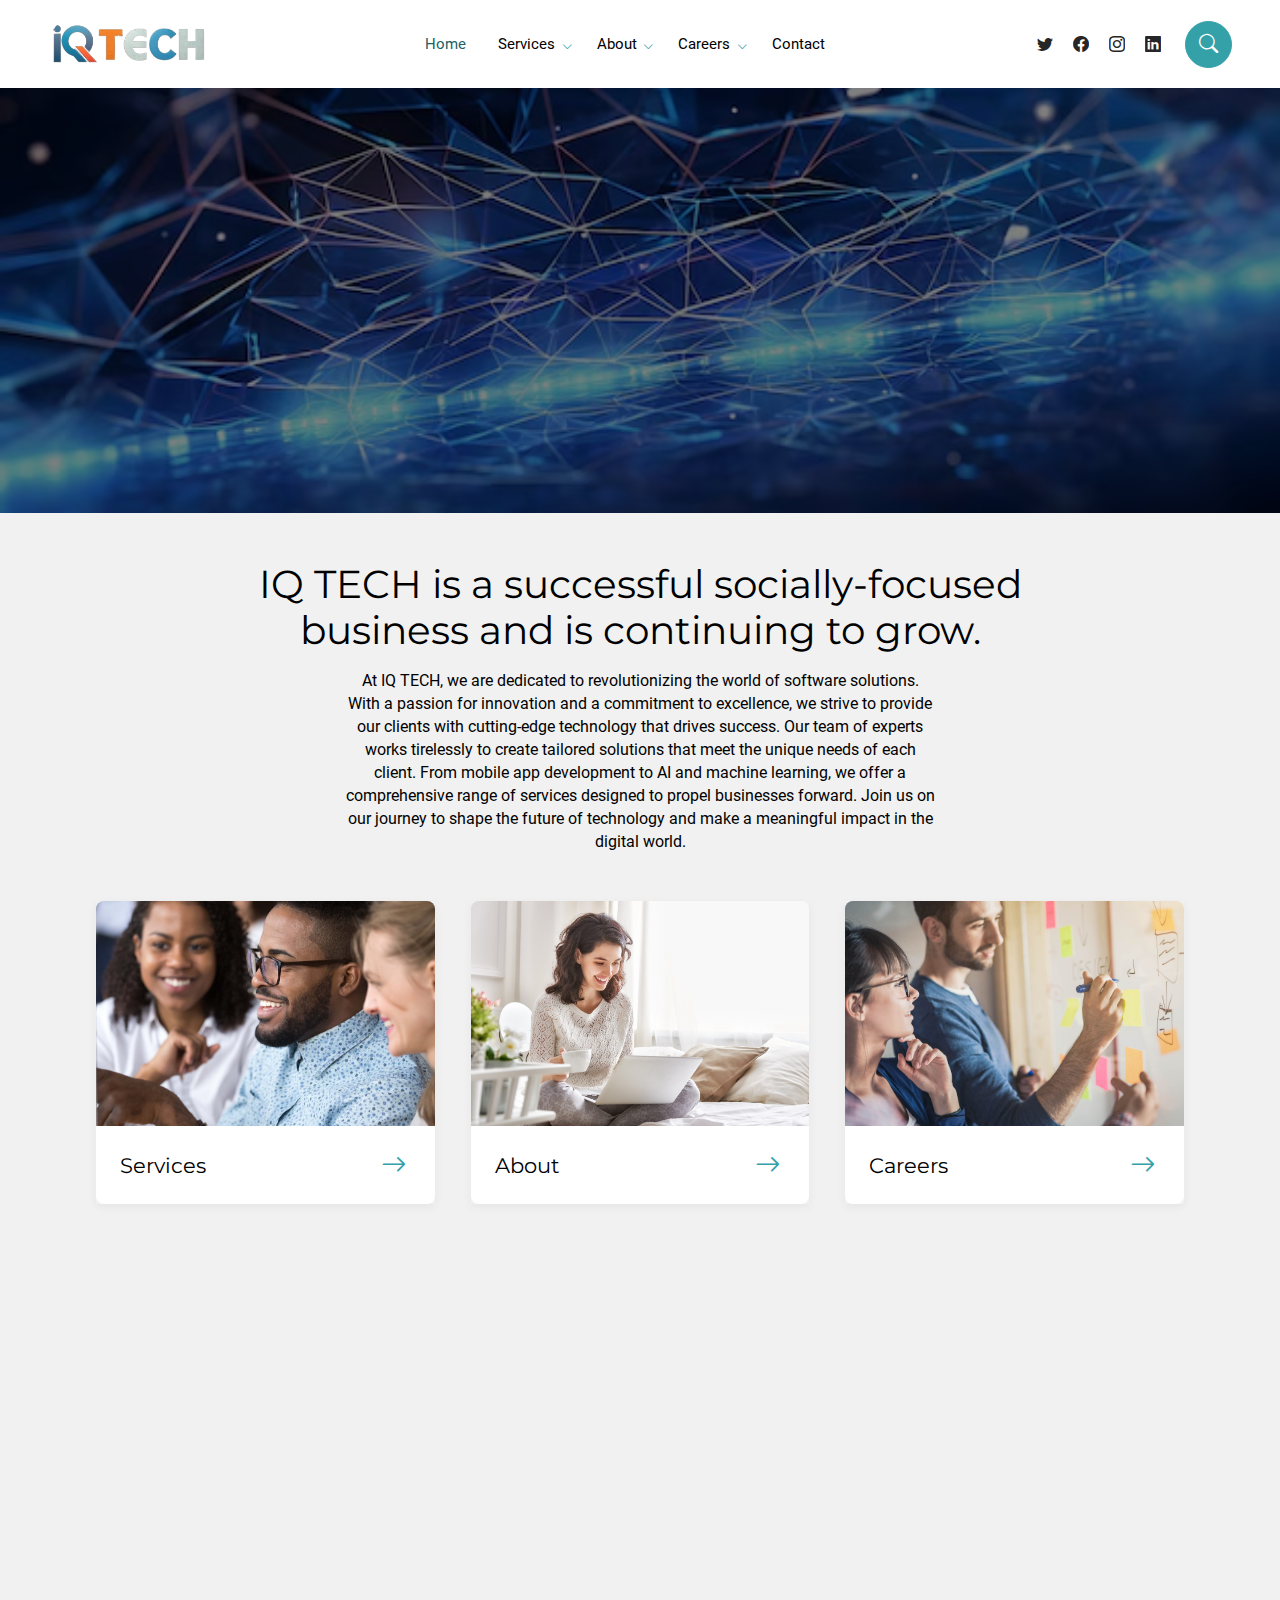
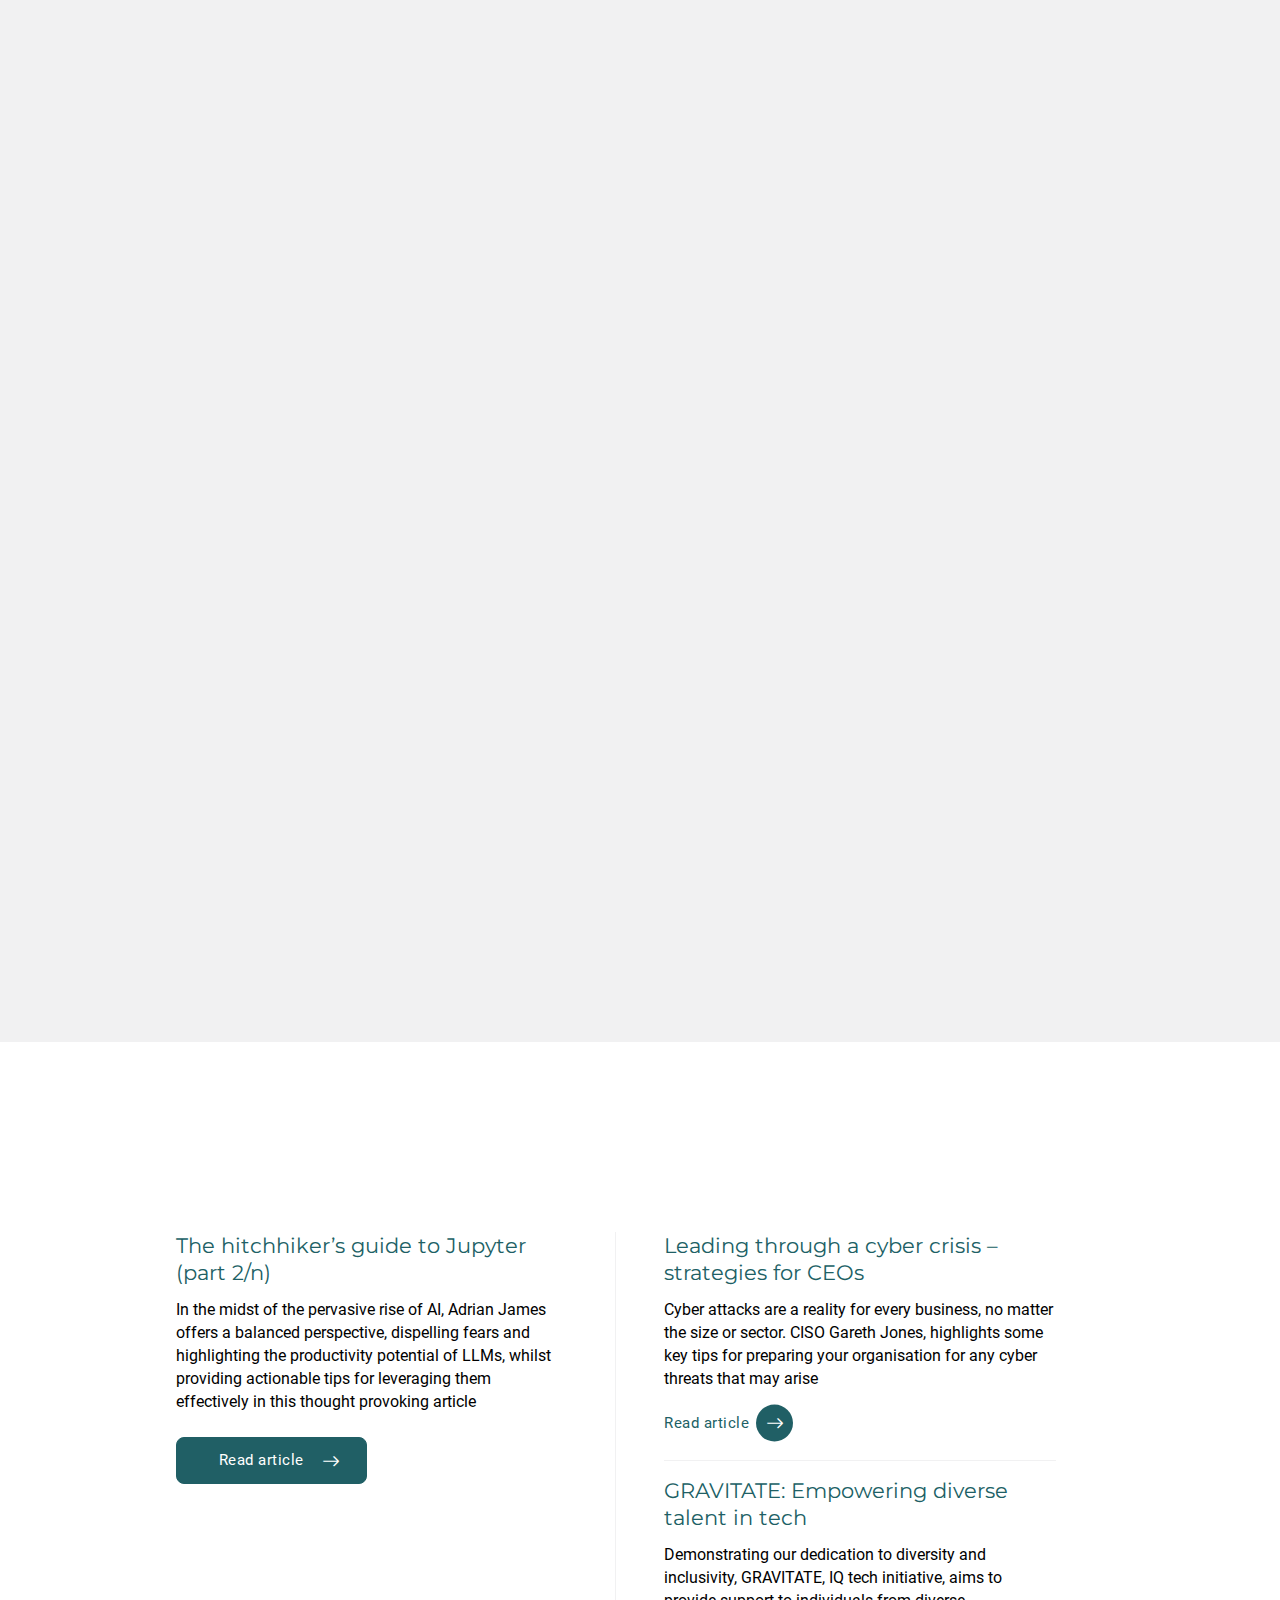
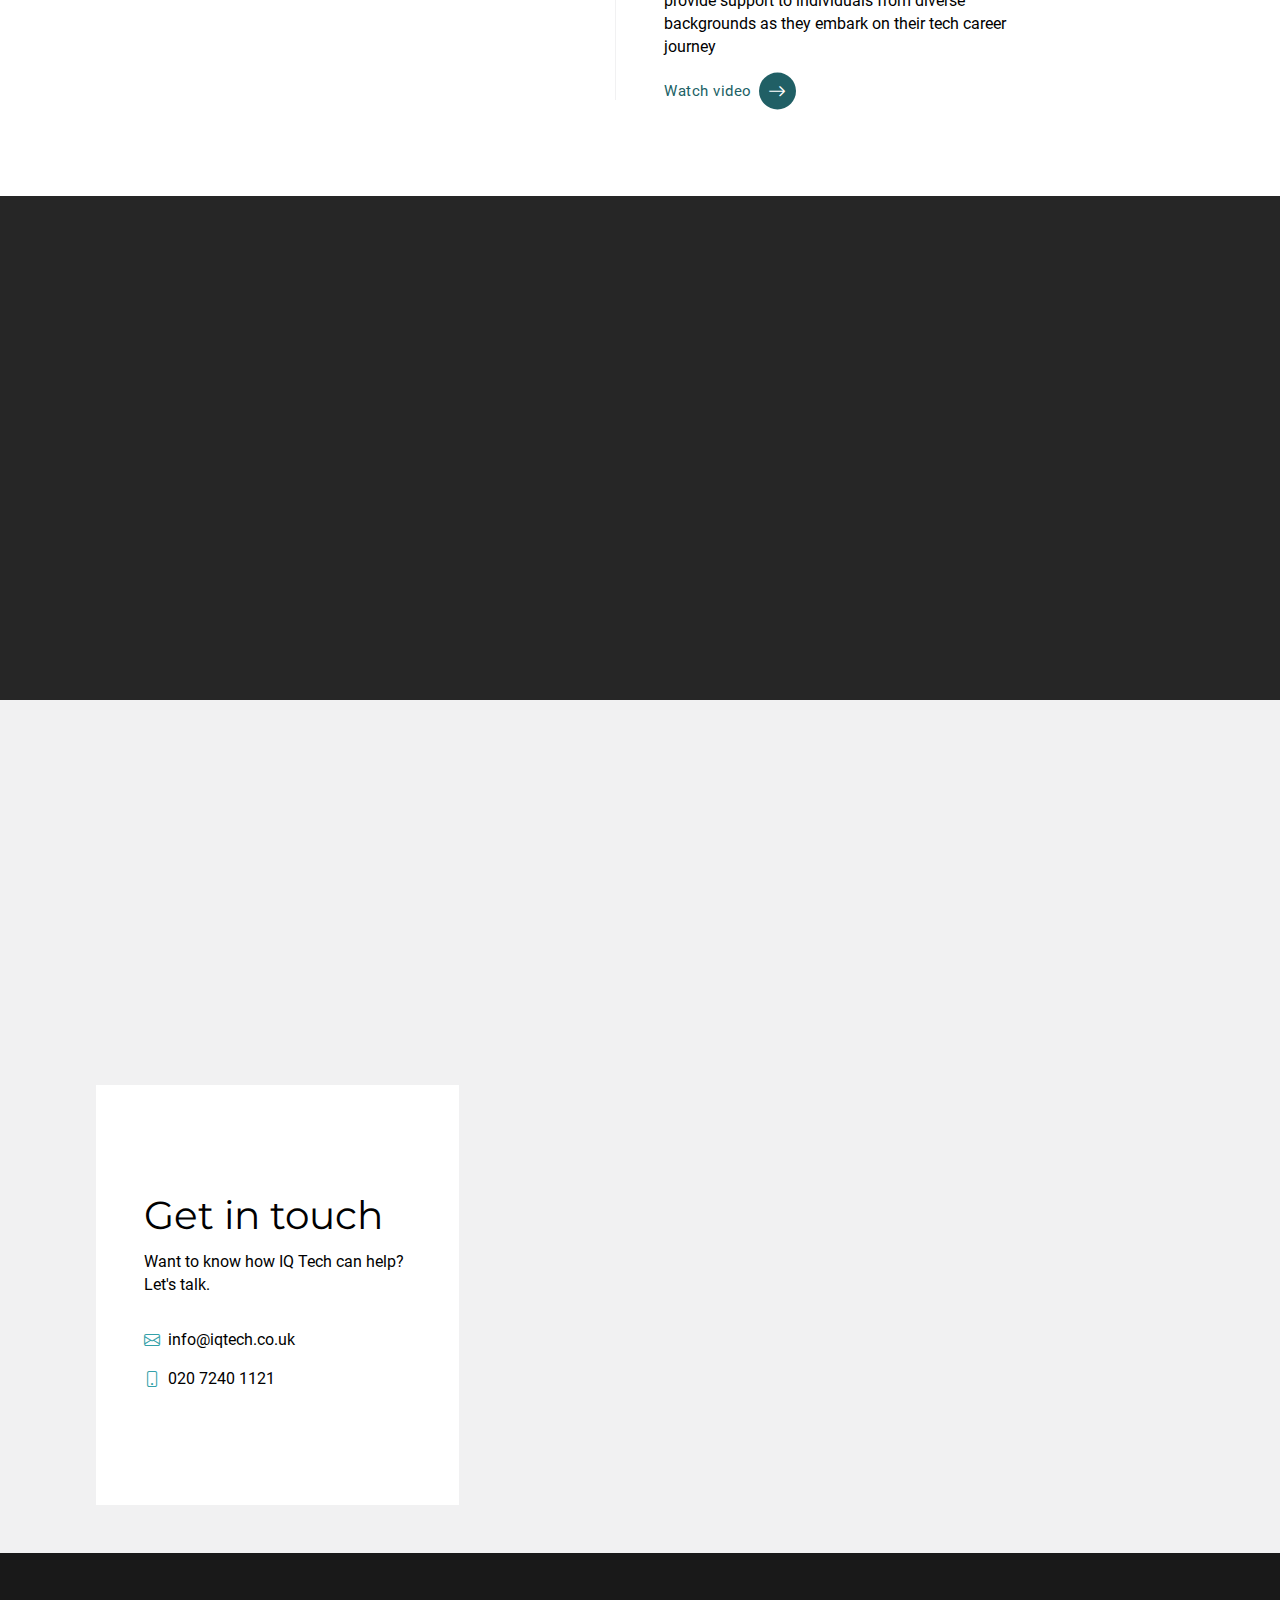
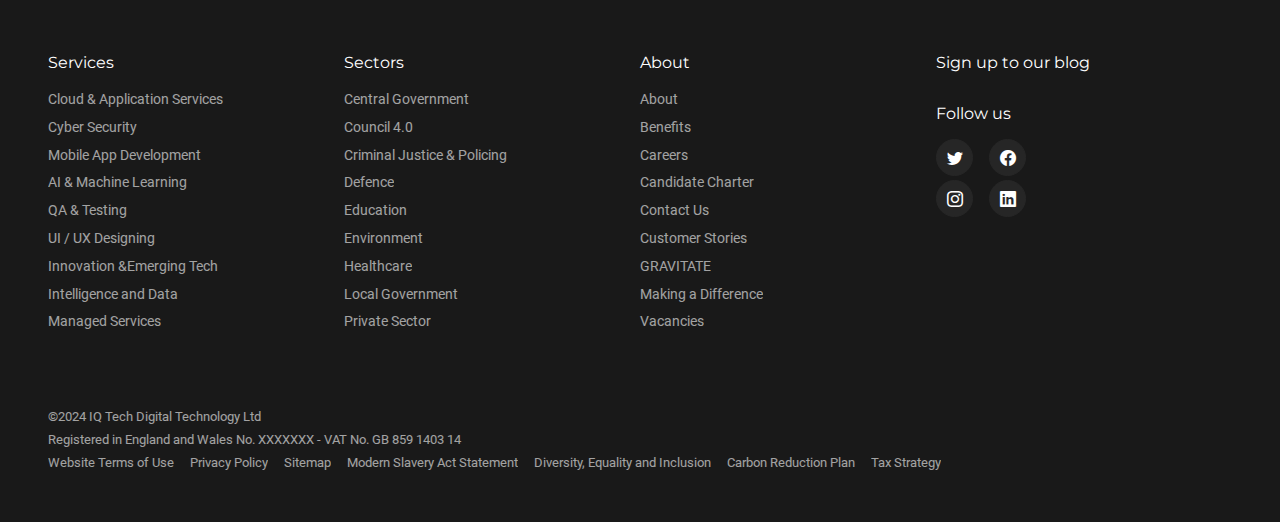
==== index.html @ d7cf0826 "services placeholder" ====
<!DOCTYPE html>
<html lang="en" class=" supports csstransforms3d">

<head>
    <meta http-equiv="Content-Type" content="text/html; charset=UTF-8">

    <meta name="viewport" content="width=device-width, initial-scale=1, shrink-to-fit=no">
    <title>TECH - Home</title>
    <meta name="description"
        content="Delivering end-to-end software solutions that are user-centric, secure, and designed for the future.">
    <meta property="og:locale" content="en_GB">
    <meta property="og:type" content="website">
    <meta property="og:title" content="IQ TECH">
    <meta property="og:description"
        content="Delivering end-to-end software solutions that are user-centric, secure, and designed for the future.">
    <!-- <meta property="og:url" content="https://methods.co.uk/"> -->
    <meta property="og:site_name" content="IQ TECH">
    <meta property="og:image" content="/image/favicon.png">

    <link data-size="32" rel="icon" type="image/png" sizes="32x32" href="/images/favicon.png">
    <link data-size="96" rel="icon" type="image/png" sizes="96x96" href="/images/favicon.png">
    <link data-size="16" rel="icon" type="image/png" sizes="16x16" href="/images/favicon.png">
    <meta name="robots" content="max-image-preview:large">
    <link rel="dns-prefetch" href="https://js-eu1.hs-scripts.com/">
    <style id="classic-theme-styles-inline-css" type="text/css">
        /*! This file is auto-generated */
        .wp-block-button__link {
            color: #fff;
            background-color: #32373c;
            border-radius: 9999px;
            box-shadow: none;
            text-decoration: none;
            padding: calc(.667em + 2px) calc(1.333em + 2px);
            font-size: 1.125em
        }

        .wp-block-file__button {
            background: #32373c;
            color: #fff;
            text-decoration: none
        }
    </style>
    <style id="global-styles-inline-css" type="text/css">
        body {
            --wp--preset--color--black: #000000;
            --wp--preset--color--cyan-bluish-gray: #abb8c3;
            --wp--preset--color--white: #ffffff;
            --wp--preset--color--pale-pink: #f78da7;
            --wp--preset--color--vivid-red: #cf2e2e;
            --wp--preset--color--luminous-vivid-orange: #ff6900;
            --wp--preset--color--luminous-vivid-amber: #fcb900;
            --wp--preset--color--light-green-cyan: #7bdcb5;
            --wp--preset--color--vivid-green-cyan: #00d084;
            --wp--preset--color--pale-cyan-blue: #8ed1fc;
            --wp--preset--color--vivid-cyan-blue: #0693e3;
            --wp--preset--color--vivid-purple: #9b51e0;
            --wp--preset--gradient--vivid-cyan-blue-to-vivid-purple: linear-gradient(135deg, rgba(6, 147, 227, 1) 0%, rgb(155, 81, 224) 100%);
            --wp--preset--gradient--light-green-cyan-to-vivid-green-cyan: linear-gradient(135deg, rgb(122, 220, 180) 0%, rgb(0, 208, 130) 100%);
            --wp--preset--gradient--luminous-vivid-amber-to-luminous-vivid-orange: linear-gradient(135deg, rgba(252, 185, 0, 1) 0%, rgba(255, 105, 0, 1) 100%);
            --wp--preset--gradient--luminous-vivid-orange-to-vivid-red: linear-gradient(135deg, rgba(255, 105, 0, 1) 0%, rgb(207, 46, 46) 100%);
            --wp--preset--gradient--very-light-gray-to-cyan-bluish-gray: linear-gradient(135deg, rgb(238, 238, 238) 0%, rgb(169, 184, 195) 100%);
            --wp--preset--gradient--cool-to-warm-spectrum: linear-gradient(135deg, rgb(74, 234, 220) 0%, rgb(151, 120, 209) 20%, rgb(207, 42, 186) 40%, rgb(238, 44, 130) 60%, rgb(251, 105, 98) 80%, rgb(254, 248, 76) 100%);
            --wp--preset--gradient--blush-light-purple: linear-gradient(135deg, rgb(255, 206, 236) 0%, rgb(152, 150, 240) 100%);
            --wp--preset--gradient--blush-bordeaux: linear-gradient(135deg, rgb(254, 205, 165) 0%, rgb(254, 45, 45) 50%, rgb(107, 0, 62) 100%);
            --wp--preset--gradient--luminous-dusk: linear-gradient(135deg, rgb(255, 203, 112) 0%, rgb(199, 81, 192) 50%, rgb(65, 88, 208) 100%);
            --wp--preset--gradient--pale-ocean: linear-gradient(135deg, rgb(255, 245, 203) 0%, rgb(182, 227, 212) 50%, rgb(51, 167, 181) 100%);
            --wp--preset--gradient--electric-grass: linear-gradient(135deg, rgb(202, 248, 128) 0%, rgb(113, 206, 126) 100%);
            --wp--preset--gradient--midnight: linear-gradient(135deg, rgb(2, 3, 129) 0%, rgb(40, 116, 252) 100%);
            --wp--preset--font-size--small: 13px;
            --wp--preset--font-size--medium: 20px;
            --wp--preset--font-size--large: 36px;
            --wp--preset--font-size--x-large: 42px;
            --wp--preset--spacing--20: 0.44rem;
            --wp--preset--spacing--30: 0.67rem;
            --wp--preset--spacing--40: 1rem;
            --wp--preset--spacing--50: 1.5rem;
            --wp--preset--spacing--60: 2.25rem;
            --wp--preset--spacing--70: 3.38rem;
            --wp--preset--spacing--80: 5.06rem;
            --wp--preset--shadow--natural: 6px 6px 9px rgba(0, 0, 0, 0.2);
            --wp--preset--shadow--deep: 12px 12px 50px rgba(0, 0, 0, 0.4);
            --wp--preset--shadow--sharp: 6px 6px 0px rgba(0, 0, 0, 0.2);
            --wp--preset--shadow--outlined: 6px 6px 0px -3px rgba(255, 255, 255, 1), 6px 6px rgba(0, 0, 0, 1);
            --wp--preset--shadow--crisp: 6px 6px 0px rgba(0, 0, 0, 1);
        }

        :where(.is-layout-flex) {
            gap: 0.5em;
        }

        :where(.is-layout-grid) {
            gap: 0.5em;
        }

        body .is-layout-flow>.alignleft {
            float: left;
            margin-inline-start: 0;
            margin-inline-end: 2em;
        }

        body .is-layout-flow>.alignright {
            float: right;
            margin-inline-start: 2em;
            margin-inline-end: 0;
        }

        body .is-layout-flow>.aligncenter {
            margin-left: auto !important;
            margin-right: auto !important;
        }

        body .is-layout-constrained>.alignleft {
            float: left;
            margin-inline-start: 0;
            margin-inline-end: 2em;
        }

        body .is-layout-constrained>.alignright {
            float: right;
            margin-inline-start: 2em;
            margin-inline-end: 0;
        }

        body .is-layout-constrained>.aligncenter {
            margin-left: auto !important;
            margin-right: auto !important;
        }

        body .is-layout-constrained> :where(:not(.alignleft):not(.alignright):not(.alignfull)) {
            max-width: var(--wp--style--global--content-size);
            margin-left: auto !important;
            margin-right: auto !important;
        }

        body .is-layout-constrained>.alignwide {
            max-width: var(--wp--style--global--wide-size);
        }

        body .is-layout-flex {
            display: flex;
        }

        body .is-layout-flex {
            flex-wrap: wrap;
            align-items: center;
        }

        body .is-layout-flex>* {
            margin: 0;
        }

        body .is-layout-grid {
            display: grid;
        }

        body .is-layout-grid>* {
            margin: 0;
        }

        :where(.wp-block-columns.is-layout-flex) {
            gap: 2em;
        }

        :where(.wp-block-columns.is-layout-grid) {
            gap: 2em;
        }

        :where(.wp-block-post-template.is-layout-flex) {
            gap: 1.25em;
        }

        :where(.wp-block-post-template.is-layout-grid) {
            gap: 1.25em;
        }

        .has-black-color {
            color: var(--wp--preset--color--black) !important;
        }

        .has-cyan-bluish-gray-color {
            color: var(--wp--preset--color--cyan-bluish-gray) !important;
        }

        .has-white-color {
            color: var(--wp--preset--color--white) !important;
        }

        .has-pale-pink-color {
            color: var(--wp--preset--color--pale-pink) !important;
        }

        .has-vivid-red-color {
            color: var(--wp--preset--color--vivid-red) !important;
        }

        .has-luminous-vivid-orange-color {
            color: var(--wp--preset--color--luminous-vivid-orange) !important;
        }

        .has-luminous-vivid-amber-color {
            color: var(--wp--preset--color--luminous-vivid-amber) !important;
        }

        .has-light-green-cyan-color {
            color: var(--wp--preset--color--light-green-cyan) !important;
        }

        .has-vivid-green-cyan-color {
            color: var(--wp--preset--color--vivid-green-cyan) !important;
        }

        .has-pale-cyan-blue-color {
            color: var(--wp--preset--color--pale-cyan-blue) !important;
        }

        .has-vivid-cyan-blue-color {
            color: var(--wp--preset--color--vivid-cyan-blue) !important;
        }

        .has-vivid-purple-color {
            color: var(--wp--preset--color--vivid-purple) !important;
        }

        .has-black-background-color {
            background-color: var(--wp--preset--color--black) !important;
        }

        .has-cyan-bluish-gray-background-color {
            background-color: var(--wp--preset--color--cyan-bluish-gray) !important;
        }

        .has-white-background-color {
            background-color: var(--wp--preset--color--white) !important;
        }

        .has-pale-pink-background-color {
            background-color: var(--wp--preset--color--pale-pink) !important;
        }

        .has-vivid-red-background-color {
            background-color: var(--wp--preset--color--vivid-red) !important;
        }

        .has-luminous-vivid-orange-background-color {
            background-color: var(--wp--preset--color--luminous-vivid-orange) !important;
        }

        .has-luminous-vivid-amber-background-color {
            background-color: var(--wp--preset--color--luminous-vivid-amber) !important;
        }

        .has-light-green-cyan-background-color {
            background-color: var(--wp--preset--color--light-green-cyan) !important;
        }

        .has-vivid-green-cyan-background-color {
            background-color: var(--wp--preset--color--vivid-green-cyan) !important;
        }

        .has-pale-cyan-blue-background-color {
            background-color: var(--wp--preset--color--pale-cyan-blue) !important;
        }

        .has-vivid-cyan-blue-background-color {
            background-color: var(--wp--preset--color--vivid-cyan-blue) !important;
        }

        .has-vivid-purple-background-color {
            background-color: var(--wp--preset--color--vivid-purple) !important;
        }

        .has-black-border-color {
            border-color: var(--wp--preset--color--black) !important;
        }

        .has-cyan-bluish-gray-border-color {
            border-color: var(--wp--preset--color--cyan-bluish-gray) !important;
        }

        .has-white-border-color {
            border-color: var(--wp--preset--color--white) !important;
        }

        .has-pale-pink-border-color {
            border-color: var(--wp--preset--color--pale-pink) !important;
        }

        .has-vivid-red-border-color {
            border-color: var(--wp--preset--color--vivid-red) !important;
        }

        .has-luminous-vivid-orange-border-color {
            border-color: var(--wp--preset--color--luminous-vivid-orange) !important;
        }

        .has-luminous-vivid-amber-border-color {
            border-color: var(--wp--preset--color--luminous-vivid-amber) !important;
        }

        .has-light-green-cyan-border-color {
            border-color: var(--wp--preset--color--light-green-cyan) !important;
        }

        .has-vivid-green-cyan-border-color {
            border-color: var(--wp--preset--color--vivid-green-cyan) !important;
        }

        .has-pale-cyan-blue-border-color {
            border-color: var(--wp--preset--color--pale-cyan-blue) !important;
        }

        .has-vivid-cyan-blue-border-color {
            border-color: var(--wp--preset--color--vivid-cyan-blue) !important;
        }

        .has-vivid-purple-border-color {
            border-color: var(--wp--preset--color--vivid-purple) !important;
        }

        .has-vivid-cyan-blue-to-vivid-purple-gradient-background {
            background: var(--wp--preset--gradient--vivid-cyan-blue-to-vivid-purple) !important;
        }

        .has-light-green-cyan-to-vivid-green-cyan-gradient-background {
            background: var(--wp--preset--gradient--light-green-cyan-to-vivid-green-cyan) !important;
        }

        .has-luminous-vivid-amber-to-luminous-vivid-orange-gradient-background {
            background: var(--wp--preset--gradient--luminous-vivid-amber-to-luminous-vivid-orange) !important;
        }

        .has-luminous-vivid-orange-to-vivid-red-gradient-background {
            background: var(--wp--preset--gradient--luminous-vivid-orange-to-vivid-red) !important;
        }

        .has-very-light-gray-to-cyan-bluish-gray-gradient-background {
            background: var(--wp--preset--gradient--very-light-gray-to-cyan-bluish-gray) !important;
        }

        .has-cool-to-warm-spectrum-gradient-background {
            background: var(--wp--preset--gradient--cool-to-warm-spectrum) !important;
        }

        .has-blush-light-purple-gradient-background {
            background: var(--wp--preset--gradient--blush-light-purple) !important;
        }

        .has-blush-bordeaux-gradient-background {
            background: var(--wp--preset--gradient--blush-bordeaux) !important;
        }

        .has-luminous-dusk-gradient-background {
            background: var(--wp--preset--gradient--luminous-dusk) !important;
        }

        .has-pale-ocean-gradient-background {
            background: var(--wp--preset--gradient--pale-ocean) !important;
        }

        .has-electric-grass-gradient-background {
            background: var(--wp--preset--gradient--electric-grass) !important;
        }

        .has-midnight-gradient-background {
            background: var(--wp--preset--gradient--midnight) !important;
        }

        .has-small-font-size {
            font-size: var(--wp--preset--font-size--small) !important;
        }

        .has-medium-font-size {
            font-size: var(--wp--preset--font-size--medium) !important;
        }

        .has-large-font-size {
            font-size: var(--wp--preset--font-size--large) !important;
        }

        .has-x-large-font-size {
            font-size: var(--wp--preset--font-size--x-large) !important;
        }

        .wp-block-navigation a:where(:not(.wp-element-button)) {
            color: inherit;
        }

        :where(.wp-block-post-template.is-layout-flex) {
            gap: 1.25em;
        }

        :where(.wp-block-post-template.is-layout-grid) {
            gap: 1.25em;
        }

        :where(.wp-block-columns.is-layout-flex) {
            gap: 2em;
        }

        :where(.wp-block-columns.is-layout-grid) {
            gap: 2em;
        }

        .wp-block-pullquote {
            font-size: 1.5em;
            line-height: 1.6;
        }
    </style>
    <link rel="stylesheet" href="https://cdn.jsdelivr.net/npm/bootstrap-icons@1.11.3/font/bootstrap-icons.min.css">
    <link rel="stylesheet" href="/stylesheet/style.css" media="all">
    <script type="text/javascript" async="" src="/javascript/js"></script>
    <script type="text/javascript" class="hsq-set-content-id" data-content-id="standard-page">
        var _hsq = _hsq || [];
        _hsq.push(["setContentType", "standard-page"]);
    </script>

    <!-- <script type="text/javascript" charset="UTF-8"   src="/javascript/05c82fe4e4d22ca01578c3bb2ef0203f.js.download"></script> -->

</head>

<body
    class="home page-template page-template-templates page-template-home page-template-templateshome-php page page-id-12">
    <div id="hs-web-interactives-top-push-anchor" class="go3670563033"></div>

    <header data-current-page="home" class="section-in section-been">
        <nav id="main-nav" class="c-main-nav">
            <div class="container">
                <div class="c-main-nav-logo">
                    <a href="" class="logo-container"><img src="/images/logo.png" alt="IQ TECH"></a>
                </div>
                <ul class="c-main-nav-links c-main-nav-links--p">
                    <li class="page-link active" data-page-name="home">
                        <a href="">Home</a>
                    </li>

                    <li class="page-link has-children" tabindex="0" data-page-name="Services">
                        <a href="html/services.html">Services<i class="bi-chevron-down"></i></a>
                        <div class="children">
                            <div class="children__title">
                                <p>What we do</p>
                                <p class="h3">Services &amp; solutions</p>
                            </div>
                            <ul class="children__links">
                                <li>
                                    <a href=""><span>Cloud and Application Services<i
                                                class="bi-arrow-right"></i></span></a>
                                </li>
                                <li>
                                    <a href=""><span>Cyber Security<i class="bi-arrow-right"></i></span></a>
                                </li>
                                <li>
                                    <a href=""><span>Mobile App Development<i class="bi-arrow-right"></i></span></a>
                                </li>
                                <li>
                                    <a href=""><span>AI & Machine Learning<i class="bi-arrow-right"></i></span></a>
                                </li>
                                <li>
                                    <a href=""><span>UI/UX Designing<i class="bi-arrow-right"></i></span></a>
                                </li>
                                <li>
                                    <a href=""><span>QA & Testing<i class="bi-arrow-right"></i></span></a>
                                </li>
                                <li>
                                    <a href=""><span>Innovation and Emerging Technology<i
                                                class="bi-arrow-right"></i></span></a>
                                </li>
                                <li>
                                    <a href=""><span>Intelligence and Data<i class="bi-arrow-right"></i></span></a>
                                </li>
                                <li>
                                    <a href=""><span>Managed Services<i class="bi-arrow-right"></i></span></a>
                                </li>

                            </ul>
                        </div>
                        <i class="bi-chevron-down"></i>
                    </li>
                    <li class="page-link has-children" tabindex="0" data-page-name="about">
                        <a href="#">About<i class="bi-chevron-down"></i></a>
                        <div class="children">
                            <div class="children__title">
                                <p>About</p>
                                <p class="h3">Who we are</p>
                            </div>
                            <ul class="children__links">
                                <li>
                                    <a href="#"><span>Customer Stories<i class="bi-arrow-right"></i></span></a>
                                    <span class="sub-text">View our work</span>
                                </li>
                                <li>
                                    <a href="#"><span>Frameworks<i class="bi-arrow-right"></i></span></a>
                                    <span class="sub-text">Procuring through Iq Tech frameworks</span>
                                </li>
                                <li>
                                    <a href="#"><span>Making a
                                            Difference<i class="bi-arrow-right"></i></span></a>
                                    <span class="sub-text">Our social value approach</span>
                                </li>
                                <li>
                                    <a href="#"><span>Partnerships<i class="bi-arrow-right"></i></span></a>
                                    <span class="sub-text">Our partners</span>
                                </li>

                            </ul>
                        </div>
                        <i class="bi-chevron-down"></i>
                    </li>

                    <li class="page-link has-children" tabindex="0" data-page-name="careers">
                        <a href="#">Careers<i class="bi-chevron-down"></i></a>
                        <div class="children">
                            <div class="children__title">
                                <p>Careers</p>
                                <p class="h3">Work with us</p>
                            </div>
                            <ul class="children__links">
                                <li>
                                    <a href="#"><span>Benefits<i class="bi-arrow-right"></i></span></a>
                                    <span class="sub-text">We offer a range of benefits</span>
                                </li>
                                <li>
                                    <a href="#"><span>Candidate Charter<i class="bi-arrow-right"></i></span></a>
                                    <span class="sub-text">Our promise to you as an applicant</span>
                                </li>

                                <li>
                                    <a href="#"><span>Vacancies<i class="bi-arrow-right"></i></span></a>
                                    <span class="sub-text">View our vacancies</span>
                                </li>
                                <li>
                                    <a href="#"><span>GRAVITATE<i class="bi-arrow-right"></i></span></a>
                                    <span class="sub-text">Graduates, Returners, Apprentices, Veterans, Interns, Into
                                        tech and Transformation Employment</span>
                                </li>
                            </ul>
                        </div>
                        <i class="bi-chevron-down"></i>
                    </li>

                    <li class="page-link" data-page-name="contact-us">
                        <a href="#">Contact</a>
                    </li>
                </ul>

                <ul class="c-main-nav-links c-main-nav-links--s">
                    <li class="page-link page-link--social"><a href="#" target="_blank" rel="noreferrer"
                            aria-label="Follow us on Twitter"><i class="bi-twitter"></i></a></li>
                    <li class="page-link page-link--social"><a href="#" target="_blank" rel="noreferrer"
                            aria-label="Follow us on Facebook"><i class="bi-facebook"></i></a></li>
                    <li class="page-link page-link--social"><a href="#" target="_blank" rel="noreferrer"
                            aria-label="Follow us on Instagram"><i class="bi-instagram"></i></a></li>
                    <li class="page-link page-link--social"><a href="#" target="_blank" rel="noreferrer"
                            aria-label="Follow us on LinkedIn"><i class="bi-linkedin"></i></a></li>
                    <li class="search">
                        <a href="#" id="s-trigger" class="s-trigger" aria-label="Search">
                            <i class="bi-search"></i>
                        </a>
                        <form role="search" method="get" id="searchform" class="searchform" action=""
                            data-hs-cf-bound="true">
                            <div>
                                <label class="screen-reader-text" for="s">Search for:</label>
                                <input type="text" value="" name="s" id="s">
                                <input type="submit" id="searchsubmit" value="Search">
                            </div>
                        </form> <button id="close-search" class="close" aria-label="Close search bar"><i
                                class="bi-plus"></i></button>
                    </li>
                </ul>

                <button id="nav-toggle" class="nav-toggle">
                    Menu
                    <span class="lines"></span>
                </button>
            </div>
        </nav>
    </header>
    <main>
        <section class="c-page-header c-page-header--n-bg section-in section-been">
            <div id="header-video" class="bg-video-wrapper">
                <div class="ll-image video-cover bg-top" style="background-image: url(/images/background.png);">
                    <div class="dark-overlay"
                        style="position: absolute; top: 0; left: 0; width: 100%; height: 100%; background-color: rgba(0, 0, 0, 0.5);">
                    </div>
                </div>
            </div>
            <div class="container">
                <div class="c-page-header-inner">
                    <div class="c-page-header-content">
                    </div>
                </div>
            </div>
        </section>

        <section class="h-page-intro section-in section-been">
            <div class="container container--block">
                <h1 class="h-page-intro-title">IQ TECH is a successful socially-focused business and is continuing to
                    grow.</h1>
                <p class="h-page-intro-p">At IQ TECH, we are dedicated to revolutionizing the world of software
                    solutions. With a passion for innovation and a commitment to excellence, we strive to provide our
                    clients with cutting-edge technology that drives success. Our team of experts works tirelessly to
                    create tailored solutions that meet the unique needs of each client. From mobile app development to
                    AI and machine learning, we offer a comprehensive range of services designed to propel businesses
                    forward. Join us on our journey to shape the future of technology and make a meaningful impact in
                    the digital world.</p>
            </div>
        </section>

        <section class="c-block c-block--page-links section-init">
            <div class="container">
                <article class="c-page-link">
                    <a href="/html/services.html" class="c-page-link-inner" aria-label="Services">
                        <div class="c-page-link__media">
                            <div class="ll-image media-cover" data-ll-type="bg" data-ll-src="/images/services.jpg">
                            </div>
                        </div>
                        <div class="c-page-link__content">
                            <h3>Services</h3>
                            <i class="bi-arrow-right"></i>

                            
                        </div>
                    </a>
                </article>
                <article class="c-page-link">
                    <a href="#" class="c-page-link-inner" aria-label="About">
                        <div class="c-page-link__media">
                            <div class="ll-image media-cover" data-ll-type="bg" data-ll-src="/images/about.jpg"></div>
                        </div>
                        <div class="c-page-link__content">
                            <h3>About</h3>
                            <i class="bi-arrow-right"></i>
                        </div>
                    </a>
                </article>
                <article class="c-page-link">
                    <a href="#" class="c-page-link-inner" aria-label="Where we work">
                        <div class="c-page-link__media">
                            <div class="ll-image media-cover" data-ll-type="bg" data-ll-src="/images/career.jpg"></div>
                        </div>
                        <div class="c-page-link__content">
                            <h3>Careers</h3>
                            <i class="bi-arrow-right"></i>
                        </div>
                    </a>
                </article>
            </div>
        </section>
        <!-- blocks -->
        <section class="c-block c-block--page-links section-init">
            <h2 class="c-block-title">Services</h2>
            <div class="container" style="margin-top: 2em;">
                
                <article class="c-page-link">
                    <a href="#" class="c-page-link-inner" aria-label="Services">
                        <div class="c-page-link__media">
                            <div class="ll-image media-cover" data-ll-type="bg" data-ll-src="/images/cloud.jpg">
                            </div>
                        </div>
                        <div class="c-page-link__content">
                            <h3>Cloud & Application Service</h3>
                            <i class="bi-arrow-right"></i>
                        </div>
                    </a>
                </article>
                <article class="c-page-link">
                    <a href="#" class="c-page-link-inner" aria-label="About">
                        <div class="c-page-link__media">
                            <div class="ll-image media-cover" data-ll-type="bg" data-ll-src="/images/cyber.jpg"></div>
                        </div>
                        <div class="c-page-link__content">
                            <h3>Cyber Security</h3>
                            <i class="bi-arrow-right"></i>
                        </div>
                    </a>
                </article>
                <article class="c-page-link">
                    <a href="#" class="c-page-link-inner" aria-label="Where we work">
                        <div class="c-page-link__media">
                            <div class="ll-image media-cover" data-ll-type="bg" data-ll-src="/images/mobile.jpg"></div>
                        </div>
                        <div class="c-page-link__content">
                            <h3>Mobile App Development</h3>
                            <i class="bi-arrow-right"></i>
                        </div>
                    </a>
                </article>
                
            </div>

            <div class="container" style="margin-top: 2em;">
                <article class="c-page-link">
                    <a href="#" class="c-page-link-inner" aria-label="Services">
                        <div class="c-page-link__media">
                            <div class="ll-image media-cover" data-ll-type="bg" data-ll-src="/images/AI.jpg">
                            </div>
                        </div>
                        <div class="c-page-link__content">
                            <h3>AI & Machine Learning</h3>
                            <i class="bi-arrow-right"></i>
                        </div>
                    </a>
                </article>
                <article class="c-page-link">
                    <a href="#" class="c-page-link-inner" aria-label="About">
                        <div class="c-page-link__media">
                            <div class="ll-image media-cover" data-ll-type="bg" data-ll-src="/images/ui.png"></div>
                        </div>
                        <div class="c-page-link__content">
                            <h3>UI/UX Designing</h3>
                            <i class="bi-arrow-right"></i>
                        </div>
                    </a>
                </article>
                <article class="c-page-link">
                    <a href="#" class="c-page-link-inner" aria-label="Where we work">
                        <div class="c-page-link__media">
                            <div class="ll-image media-cover" data-ll-type="bg" data-ll-src="/images/QA.jpg"></div>
                        </div>
                        <div class="c-page-link__content">
                            <h3>QA & Testing</h3>
                            <i class="bi-arrow-right"></i>
                        </div>
                    </a>
                </article>
                
            </div>

            <div class="container" style="margin-top: 2em;">
                <article class="c-page-link">
                    <a href="#" class="c-page-link-inner" aria-label="Services">
                        <div class="c-page-link__media">
                            <div class="ll-image media-cover" data-ll-type="bg" data-ll-src="/images/services.jpg">
                            </div>
                        </div>
                        <div class="c-page-link__content">
                            <h3>Innovation and Emerging Technology</h3>
                            <i class="bi-arrow-right"></i>
                        </div>
                    </a>
                </article>
                <article class="c-page-link">
                    <a href="#" class="c-page-link-inner" aria-label="About">
                        <div class="c-page-link__media">
                            <div class="ll-image media-cover" data-ll-type="bg" data-ll-src="/images/about.jpg"></div>
                        </div>
                        <div class="c-page-link__content">
                            <h3>Intelligence and Data</h3>
                            <i class="bi-arrow-right"></i>
                        </div>
                    </a>
                </article>
                <article class="c-page-link">
                    <a href="#" class="c-page-link-inner" aria-label="Where we work">
                        <div class="c-page-link__media">
                            <div class="ll-image media-cover" data-ll-type="bg" data-ll-src="/images/career.jpg"></div>
                        </div>
                        <div class="c-page-link__content">
                            <h3>Managed Services</h3>
                            <i class="bi-arrow-right"></i>
                        </div>
                    </a>
                </article>
                
            </div>
        </section>

        <section class="c-block c-block--feature-columns section-init">
            <div class="container container--block container--sml">
                <h2 class="c-block-title">Our latest news</h2>
                <div class="c-block-feature-columns-wrapper">
                    <div class="col col--50">
                        <article class="c-block-feature-columns-article">
                            <div class="ll-image" data-ll-type="el" data-ll-src="/images/news.jpg"
                                data-ll-alt="The hitchhiker’s guide to Jupyter (part 2/n) thumbnail"></div>
                            <h3>The hitchhiker’s guide to Jupyter (part 2/n)</h3>
                            <p>In the midst of the pervasive rise of AI, Adrian James offers a balanced perspective,
                                dispelling fears and highlighting the productivity potential of LLMs, whilst providing
                                actionable tips for leveraging them effectively in this thought provoking article</p>
                            <a href="#" class="btn"><span>Read article</span><i class="bi-arrow-right"></i></a>
                        </article>
                    </div>
                    <div class="col col--50">
                        <article class="c-block-feature-columns-article">
                            <h3>Leading through a cyber crisis – strategies for CEOs</h3>
                            <p>Cyber attacks are a reality for every business, no matter the size or sector. CISO Gareth
                                Jones, highlights some key tips for preparing your organisation for any cyber threats
                                that may arise</p>
                            <a href="#" class="btn btn--text"><span>Read article</span><i
                                    class="bi-arrow-right"></i></a>
                        </article>
                        <article class="c-block-feature-columns-article">
                            <h3>GRAVITATE: Empowering diverse talent in tech</h3>
                            <p>Demonstrating our dedication to diversity and inclusivity, GRAVITATE, IQ tech
                                initiative, aims to provide support to individuals from diverse backgrounds as they
                                embark on their tech career journey</p>
                            <a href="#" class="btn btn--text"><span>Watch video</span><i class="bi-arrow-right"></i></a>
                        </article>
                    </div>
                </div>
            </div>
        </section>


        <section class="c-block c-block--testimonials section-init">
            <div class="container container--block">
                <div class="title-icon">
                    <i class="bi-quotes-left"></i>
                </div>
                <h2 class="c-block-title">Hear from the people we work with</h2>
                <div class="col">
                    <div class="c-testimonials-list slick-initialized slick-slider"><button
                            class="slick-prev slick-arrow" aria-label="Previous" type="button"><i
                                class="bi-arrow-left"></i></button>
                        <div class="slick-list draggable">
                            <div class="slick-track" style="opacity: 1; width: 11600px;">
                                <div class="testimonial slick-slide slick-current slick-active" data-slick-index="0"
                                    aria-hidden="false"
                                    style="width: 1160px; position: relative; left: 0px; top: 0px; z-index: 999; opacity: 1;">
                                    <div class="testimonial__cover">
                                        <div class="ll-image cover-inner" data-ll-type="bg"
                                            data-ll-src="/images/work.jpg"></div>
                                    </div>
                                    <div class="testimonial__content">
                                        <div class="quote-wrapper">
                                            <h3>The programme has been exceptional</h3>
                                            <p class="quote">"IQ Tech have been totally onboard with the bigger picture,
                                                expressing a real desire to make a difference. Their work has been
                                                backed up with a framework of working that's allowed ITSM to expand at
                                                rate that has provided a solid foundation. The difference they have made
                                                is without doubt a major contributory factor to the success we are
                                                having."</p>
                                        </div>
                                        <div class="author-wrapper">
                                            <!-- <div class="ll-image logo" data-ll-type="el"
                                            data-ll-src="/images/favicon.png"
												data-ll-alt="Department of Health &amp; Social Care Logo">&nbsp;</div> -->
                                            <p><b>Anon</b></p>
                                            <p>Delivery Head</p>
                                        </div>
                                    </div>
                                </div>
                                <div class="testimonial slick-slide" data-slick-index="1" aria-hidden="true"
                                    tabindex="-1"
                                    style="width: 1160px; position: relative; left: -1160px; top: 0px; z-index: 998; opacity: 0;">
                                    <div class="testimonial__cover">
                                        <div class="ll-image cover-inner" data-ll-type="bg"
                                            data-ll-src="/wp-content/uploads/2020/03/Invaluble-Testimonial-LCC.jpg">
                                        </div>
                                    </div>
                                    <div class="testimonial__content">
                                        <div class="quote-wrapper">
                                            <h3>Invaluable</h3>
                                            <p class="quote">"IQ Tech have been invaluable to the project. They have
                                                helped us to move at a pace we could never have been able to do by
                                                ourselves."</p>
                                        </div>
                                        <div class="author-wrapper">
                                            <div class="ll-image logo" data-ll-type="el"
                                                data-ll-src="/wp-content/uploads/2020/04/Lincolnshire-County-Council-Logo-1.png"
                                                data-ll-alt="Lincolnshire County Council Logo">&nbsp;</div>
                                            <p><b>Andrea Bowes</b></p>
                                            <p>Data and Information Systems Technical Architect (Digital)</p>
                                        </div>
                                    </div>
                                </div>
                                <div class="testimonial slick-slide" data-slick-index="2" aria-hidden="true"
                                    tabindex="-1"
                                    style="width: 1160px; position: relative; left: -2320px; top: 0px; z-index: 998; opacity: 0;">
                                    <div class="testimonial__cover">
                                        <div class="ll-image cover-inner" data-ll-type="bg"
                                            data-ll-src="/wp-content/uploads/2020/06/Simon-Liste-Quote.jpg"></div>
                                    </div>
                                    <div class="testimonial__content">
                                        <div class="quote-wrapper">
                                            <h3>Take back control</h3>
                                            <p class="quote">"IQ Tech brought a wealth of knowledge, experience and
                                                ideas to the table. Their assistance was invaluable, their honesty and
                                                integrity welcomed, and their agility was both critical and
                                                collaborative. I am very grateful to IQ Tech for assisting us to achieve
                                                a challenging time frame to take back control of the IT estate."</p>
                                        </div>
                                        <div class="author-wrapper">
                                            <div class="ll-image logo" data-ll-type="el"
                                                data-ll-src="/wp-content/uploads/2020/03/PPF-Logo@2x.png"
                                                data-ll-alt="Pension Protection Fund logo">&nbsp;</div>
                                            <p><b>Simon Liste</b></p>
                                            <p>CTO</p>
                                        </div>
                                    </div>
                                </div>
                                <div class="testimonial slick-slide" data-slick-index="3" aria-hidden="true"
                                    tabindex="-1"
                                    style="width: 1160px; position: relative; left: -3480px; top: 0px; z-index: 998; opacity: 0;">
                                    <div class="testimonial__cover">
                                        <div class="ll-image cover-inner" data-ll-type="bg"
                                            data-ll-src="/wp-content/uploads/2020/05/Paul-Bell-Quote.jpg"></div>
                                    </div>
                                    <div class="testimonial__content">
                                        <div class="quote-wrapper">
                                            <h3>IQ Tech' team put us first</h3>
                                            <p class="quote">"It was clear to us that IQ Tech had the knowledge and
                                                expertise that stood head and shoulders above the competition. The
                                                delivery has been very professional, and importantly the business felt
                                                that the IQ Tech team put us first, and we could trust them. The
                                                consultants brought a wealth of knowledge and experience, giving the
                                                business the confidence to break away from the normal collaboration
                                                approach and set up a delivery model that met the business needs without
                                                compromise."</p>
                                        </div>
                                        <div class="author-wrapper">
                                            <div class="ll-image logo" data-ll-type="el"
                                                data-ll-src="/wp-content/uploads/2020/05/LLW-1.png"
                                                data-ll-alt="LLW Respository Ltd Logo">&nbsp;</div>
                                            <p><b>Paul Bell</b></p>
                                            <p>IT Manager</p>
                                        </div>
                                    </div>
                                </div>
                                <div class="testimonial slick-slide" data-slick-index="4" aria-hidden="true"
                                    tabindex="-1"
                                    style="width: 1160px; position: relative; left: -4640px; top: 0px; z-index: 998; opacity: 0;">
                                    <div class="testimonial__cover">
                                        <div class="ll-image cover-inner" data-ll-type="bg"
                                            data-ll-src="/wp-content/uploads/2020/09/ethnicity-facts-and-figures-website-e1600874176397.jpg">
                                        </div>
                                    </div>
                                    <div class="testimonial__content">
                                        <div class="quote-wrapper">
                                            <h3>An exemplar</h3>
                                            <p class="quote">"A model for how all statistics should be developed. An
                                                exemplar."</p>
                                        </div>
                                        <div class="author-wrapper">
                                            <div class="ll-image logo" data-ll-type="el"
                                                data-ll-src="/wp-content/uploads/2020/09/Uk-Statistics-Authority.jpg"
                                                data-ll-alt="Uk Statistics Authority">&nbsp;</div>
                                            <p><b>Ed Humpherson</b></p>
                                            <p>Head of the UK Statistics Authority</p>
                                        </div>
                                    </div>
                                </div>
                                <div class="testimonial slick-slide" data-slick-index="5" aria-hidden="true"
                                    tabindex="-1"
                                    style="width: 1160px; position: relative; left: -5800px; top: 0px; z-index: 998; opacity: 0;">
                                    <div class="testimonial__cover">
                                        <div class="ll-image cover-inner" data-ll-type="bg"
                                            data-ll-src="/wp-content/uploads/2020/05/Sectors.jpg"></div>
                                    </div>
                                    <div class="testimonial__content">
                                        <div class="quote-wrapper">
                                            <h3>Transformed</h3>
                                            <p class="quote">"The nature of our funding business is complex. The work we
                                                are doing is transforming how the core funding business will operate in
                                                the future. Whilst we did not set out to establish IQ Tech as our main
                                                supplier, the quality of work, services and people has naturally led us
                                                to this place, helping us to grow and develop our internal skills in
                                                both user centred agile delivery and platform developments."</p>
                                        </div>
                                        <div class="author-wrapper">
                                            <div class="ll-image logo" data-ll-type="el"
                                                data-ll-src="/wp-content/uploads/2020/05/Department_for_Education.png"
                                                data-ll-alt="Department for Education Logo">&nbsp;</div>
                                            <p><b>Dean Williams</b></p>
                                            <p>Service Delivery Deputy Director</p>
                                        </div>
                                    </div>
                                </div>
                                <div class="testimonial slick-slide" data-slick-index="6" aria-hidden="true"
                                    tabindex="-1"
                                    style="width: 1160px; position: relative; left: -6960px; top: 0px; z-index: 998; opacity: 0;">
                                    <div class="testimonial__cover">
                                        <div class="ll-image cover-inner" data-ll-type="bg"
                                            data-ll-src="/wp-content/uploads/2020/04/Track-Testimonial.jpg"></div>
                                    </div>
                                    <div class="testimonial__content">
                                        <div class="quote-wrapper">
                                            <h3>Back on track</h3>
                                            <p class="quote">"I had high-performing, credible people doing challenging
                                                jobs arriving mid-project and having to pick-up and run. I am attracted
                                                to the collegiality of IQ Tech…the mixed IQ Tech and (incumbent) team
                                                are working well together. This enabled us to up our game, progress at a
                                                faster rate, delivering a more comprehensive and professional service,
                                                resulting in the budget being back on track."</p>
                                        </div>
                                        <div class="author-wrapper">
                                            <div class="ll-image logo" data-ll-type="el"
                                                data-ll-src="/wp-content/uploads/2020/04/Foreign_and_Commonwealth_Office_Logo.png"
                                                data-ll-alt="Foreign &amp; Commonwealth Office Logo">&nbsp;</div>
                                            <p><b>Anon</b></p>
                                        </div>
                                    </div>
                                </div>
                                <div class="testimonial slick-slide" data-slick-index="7" aria-hidden="true"
                                    tabindex="-1"
                                    style="width: 1160px; position: relative; left: -8120px; top: 0px; z-index: 998; opacity: 0;">
                                    <div class="testimonial__cover">
                                        <div class="ll-image cover-inner" data-ll-type="bg"
                                            data-ll-src="/wp-content/uploads/2020/06/Waltham-forest-quote.jpg"></div>
                                    </div>
                                    <div class="testimonial__content">
                                        <div class="quote-wrapper">
                                            <h3>Tight timescales</h3>
                                            <p class="quote">"IQ Tech helped us to scope the project (digital services
                                                platform implementation) and design an achievable implementation plane.
                                                They provided the delivery and technical expertise required to
                                                successfully deliver this complex, high profile project to tight
                                                timescales."</p>
                                        </div>
                                        <div class="author-wrapper">
                                            <div class="ll-image logo" data-ll-type="el"
                                                data-ll-src="/wp-content/uploads/2020/06/Waltham_forest_logo.png"
                                                data-ll-alt="Waltham Forest Logo">&nbsp;</div>
                                            <p><b>Paul Golland</b></p>
                                            <p>CIO</p>
                                        </div>
                                    </div>
                                </div>
                                <div class="testimonial slick-slide" data-slick-index="8" aria-hidden="true"
                                    tabindex="-1"
                                    style="width: 1160px; position: relative; left: -9280px; top: 0px; z-index: 998; opacity: 0;">
                                    <div class="testimonial__cover">
                                        <div class="ll-image cover-inner" data-ll-type="bg"
                                            data-ll-src="/wp-content/uploads/2020/05/Savings-Testimonials-DWP.jpg">
                                        </div>
                                    </div>
                                    <div class="testimonial__content">
                                        <div class="quote-wrapper">
                                            <h3>Substantial savings</h3>
                                            <p class="quote">"Thanks to the work of the IQ Tech Digital team, we have
                                                managed to gain significant momentum towards strategic change within the
                                                organisation. The focus areas we identified together are already being
                                                tackled, and are the foundations for realising substantial savings over
                                                the course of the next 3 years and beyond. "</p>
                                        </div>
                                        <div class="author-wrapper">
                                            <div class="ll-image logo" data-ll-type="el"
                                                data-ll-src="/wp-content/uploads/2020/04/Department_for_Work_and_Pensions_logo.png"
                                                data-ll-alt="Department for Work &amp; Pensions logo">&nbsp;</div>
                                            <p><b>Malcolm Lowe</b></p>
                                            <p>Deputy CTO</p>
                                        </div>
                                    </div>
                                </div>
                                <div class="testimonial slick-slide" data-slick-index="9" aria-hidden="true"
                                    tabindex="-1"
                                    style="width: 1160px; position: relative; left: -10440px; top: 0px; z-index: 998; opacity: 0;">
                                    <div class="testimonial__cover">
                                        <div class="ll-image cover-inner" data-ll-type="bg"
                                            data-ll-src="/wp-content/uploads/2020/08/Mansfield-Testimonial-2.jpg"></div>
                                    </div>
                                    <div class="testimonial__content">
                                        <div class="quote-wrapper">
                                            <h3>Understood and challenged us</h3>
                                            <p class="quote">"Really enjoyed working with you, you're unlike other
                                                consultancies, you provided expertise and challenge in a really friendly
                                                and constructive way. You understood what we were trying to achieve and
                                                have challenged us to think differently and move at pace."</p>
                                        </div>
                                        <div class="author-wrapper">
                                            <div class="ll-image logo" data-ll-type="el"
                                                data-ll-src="/wp-content/uploads/2020/08/Mansfield-District-Council.png"
                                                data-ll-alt="Mansfield District Council Logo">&nbsp;</div>
                                            <p><b>Hayley Barsby</b></p>
                                            <p>Chief Executive</p>
                                        </div>
                                    </div>
                                </div>
                            </div>
                        </div>
                        <button class="slick-next slick-arrow" aria-label="Next" type="button"><i
                                class="bi-arrow-right"></i></button>
                    </div>
                </div>
            </div>
        </section>

        <section class="c-cta-footer section-init">
            <div class="container">
                <div class="ll-image col col--50 col--md-66 c-cta-footer-cover" data-ll-type="bg"
                    data-ll-src="/images/contact.jpeg"></div>
                <div class="col col--50 col--md-33 c-cta-footer-content">
                    <div class="cta-footer-content-inner">
                        <h2 class="">Get in touch</h2>
                        <p class="sub-text">Want to know how IQ Tech can help? Let's talk.</p>
                        <p class="p-l"><i class="bi bi-envelope"></i><a
                                href="mailto:info@Iqtech.co.uk">info@iqtech.co.uk</a>
                        </p>
                        <p class="p-l"><i class="bi-phone"></i><a href="tel:02072401121">020 7240 1121</a></p>
                    </div>
                </div>
            </div>
        </section>
    </main>


    <footer class="section-init">
        <div class="container">
            <nav class="footer">
                <div class="footer-menu-col">
                    <h3>Services</h3>
                    <ul class="menu">
                        <li><a href="#">Cloud & Application Services</a></li>
                        <li><a href="#">Cyber Security</a></li>
                        <li><a href=#>Mobile App Development</a></li>
                        <li><a href="#">AI & Machine Learning</a></li>
                        <li><a href="#">QA & Testing</a></li>
                        <li><a href="#">UI / UX Designing</a></li>
                        <li><a href="#">Innovation &amp;Emerging Tech</a></li>
                        <li><a href="#">Intelligence and Data</a></li>
                        <li><a href="#">Managed Services</a></li>

                    </ul>
                </div>
                <div class="footer-menu-col">
                    <h3>Sectors</h3>
                    <ul class="menu">
                        <li><a href="#">Central Government</a>
                        </li>
                        <li><a href="#" target="_blank" rel="noreferrer">Council 4.0</a>
                        </li>
                        <li><a href="#">Criminal Justice &amp; Policing</a></li>
                        <li><a href="#">Defence</a></li>
                        <li><a href="#">Education</a></li>
                        <li><a href="#">Environment</a></li>
                        <li><a href="#">Healthcare</a></li>
                        <li><a href="#">Local Government</a></li>
                        <li><a href="#">Private Sector</a></li>
                    </ul>
                </div>
                <div class="footer-menu-col">
                    <h3>About</h3>
                    <ul class="menu">

                        <li><a href="#">About</a></li>
                        <li><a href="#">Benefits</a></li>
                        <li><a href="#">Careers</a></li>
                        <li><a href="#">Candidate Charter</a></li>
                        <li><a href="#">Contact Us</a></li>
                        <li><a href="#">Customer Stories</a></li>

                        <li><a href="#">GRAVITATE</a></li>
                        <li><a href="#">Making a Difference</a></li>

                        <li><a href="#">Vacancies</a></li>
                    </ul>
                </div>
            </nav>
            <div class="footer-follow">
                <h3>Sign up to our blog</h3>
                <script src="/javascript/forms2.min.js.download"></script>
                <form id="mktoForm_1187" data-hs-cf-bound="true"></form>
                <script>MktoForms2.loadForm("//app-lon09.marketo.com", "712-UQW-323", 1187);</script>
                <h3>Follow us</h3>
                <ul class="social-links">
                    <li><a href="#" rel="noreferrer" target="_blank" aria-label="Follow us on Twitter"><i
                                class="bi-twitter"></i></a></li>
                    <li><a href="#" rel="noreferrer" target="_blank" aria-label="Follow us on Facebook"><i
                                class="bi-facebook"></i></a></li>
                </ul>
                <ul class="social-links">
                    <li><a href="#" rel="noreferrer" target="_blank" aria-label="Follow us on Instagram"><i
                                class="bi-instagram"></i></a></li>
                    <li><a href="#" rel="noreferrer" target="_blank" aria-label="Follow us on LinkedIn"><i
                                class="bi-linkedin"></i></a></li>
                </ul>
            </div>
            <div class="footer-btm">
                <div class="footer-btm-container">
                    <div class="legal-copy">
                        <p>©2024 IQ Tech Digital Technology Ltd<br>
                            Registered in England and Wales No. XXXXXXX - VAT No. GB 859 1403 14</p>
                    </div>
                    <nav class="footer-legal">
                        <ul class="menu">
                            <li><a href="" target="_blank" rel="noreferrer">Website Terms of Use</a></li>
                            <li><a href="" target="_blank" rel="noreferrer">Privacy Policy</a></li>
                            <li><a href="">Sitemap</a></li>
                            <li><a href="" target="_blank" rel="noreferrer">Modern Slavery Act Statement</a></li>
                            <li><a href="" target="_blank" rel="noreferrer">Diversity, Equality and Inclusion</a></li>
                            <li><a href="" target="_blank" rel="noreferrer">Carbon Reduction Plan</a></li>
                            <li><a href="" target="_blank" rel="noreferrer">Tax Strategy</a></li>
                        </ul>
                    </nav>
                </div>
            </div>
        </div>
    </footer>

    <div id="overlay" class="site-overlay"></div>
    <script type="text/javascript" src="/javascript/scripts.js.download"></script>
    <script type="text/javascript" src="/javascript/app.js.download"></script>
    <!-- <script type="text/javascript" id="leadin-script-loader-js-js-extra">
        /* <![CDATA[ */
        var leadin_wordpress = { "userRole": "visitor", "pageType": "home", "leadinPluginVersion": "10.2.23" };
        /* ]]> */
    </script> -->
    <!-- <script type="text/javascript" src="./Methods_files/143189852(2).js.download"
        id="leadin-script-loader-js-js"></script> -->
    <!-- <script type="text/javascript"
        id="">(function () { function b() { !1 === c && (c = !0, Munchkin.init("712-UQW-323")) } var c = !1, a = document.createElement("script"); a.type = "text/javascript"; a.async = !0; a.src = "//munchkin.marketo.net/munchkin.js"; a.onreadystatechange = function () { "complete" != this.readyState && "loaded" != this.readyState || b() }; a.onload = b; document.getElementsByTagName("head")[0].appendChild(a) })();</script>
    <script type="text/javascript"
        id="">_linkedin_partner_id = "2564300"; window._linkedin_data_partner_ids = window._linkedin_data_partner_ids || []; window._linkedin_data_partner_ids.push(_linkedin_partner_id);</script>
    <script type="text/javascript"
        id="">(function () { var b = document.getElementsByTagName("script")[0], a = document.createElement("script"); a.type = "text/javascript"; a.async = !0; a.src = "https://snap.licdn.com/li.lms-analytics/insight.min.js"; b.parentNode.insertBefore(a, b) })();</script>
    <noscript> <img height="1" width="1" style="display:none;" alt=""
            src="https://px.ads.linkedin.com/collect/?pid=2564300&amp;fmt=gif"> </noscript>
     -->
    <script type="text/javascript" id="" src="/javascript/js(1)"></script>

    <!-- <noscript>Your browser does not support JavaScript!</noscript> -->






    <!-- <script type="text/javascript"
        id="">window.dataLayer = window.dataLayer || []; function gtag() { dataLayer.push(arguments) } gtag("js", new Date); gtag("config", "G-W74540GRG2");</script> -->
    <!-- <iframe owner="archetype" title="archetype" style="display: none; visibility: hidden;"
        src="./Methods_files/saved_resource(1).html"></iframe> -->
    <div class="go2933276541 go2369186930" id="hs-web-interactives-top-anchor">
        <div id="hs-interactives-modal-overlay" class="go1632949049"></div>
    </div>
    <div class="go2933276541 go1348078617" id="hs-web-interactives-bottom-anchor"></div>
    <div id="hs-web-interactives-floating-container">
        <div id="hs-web-interactives-floating-top-left-anchor" class="go2417249464 go613305155">
        </div>
        <div id="hs-web-interactives-floating-top-right-anchor" class="go2417249464 go471583506">
        </div>
        <div id="hs-web-interactives-floating-bottom-left-anchor" class="go2417249464 go3921366393">
        </div>
        <div id="hs-web-interactives-floating-bottom-right-anchor" class="go2417249464 go3967842156">
        </div>
    </div>
</body>

</html>
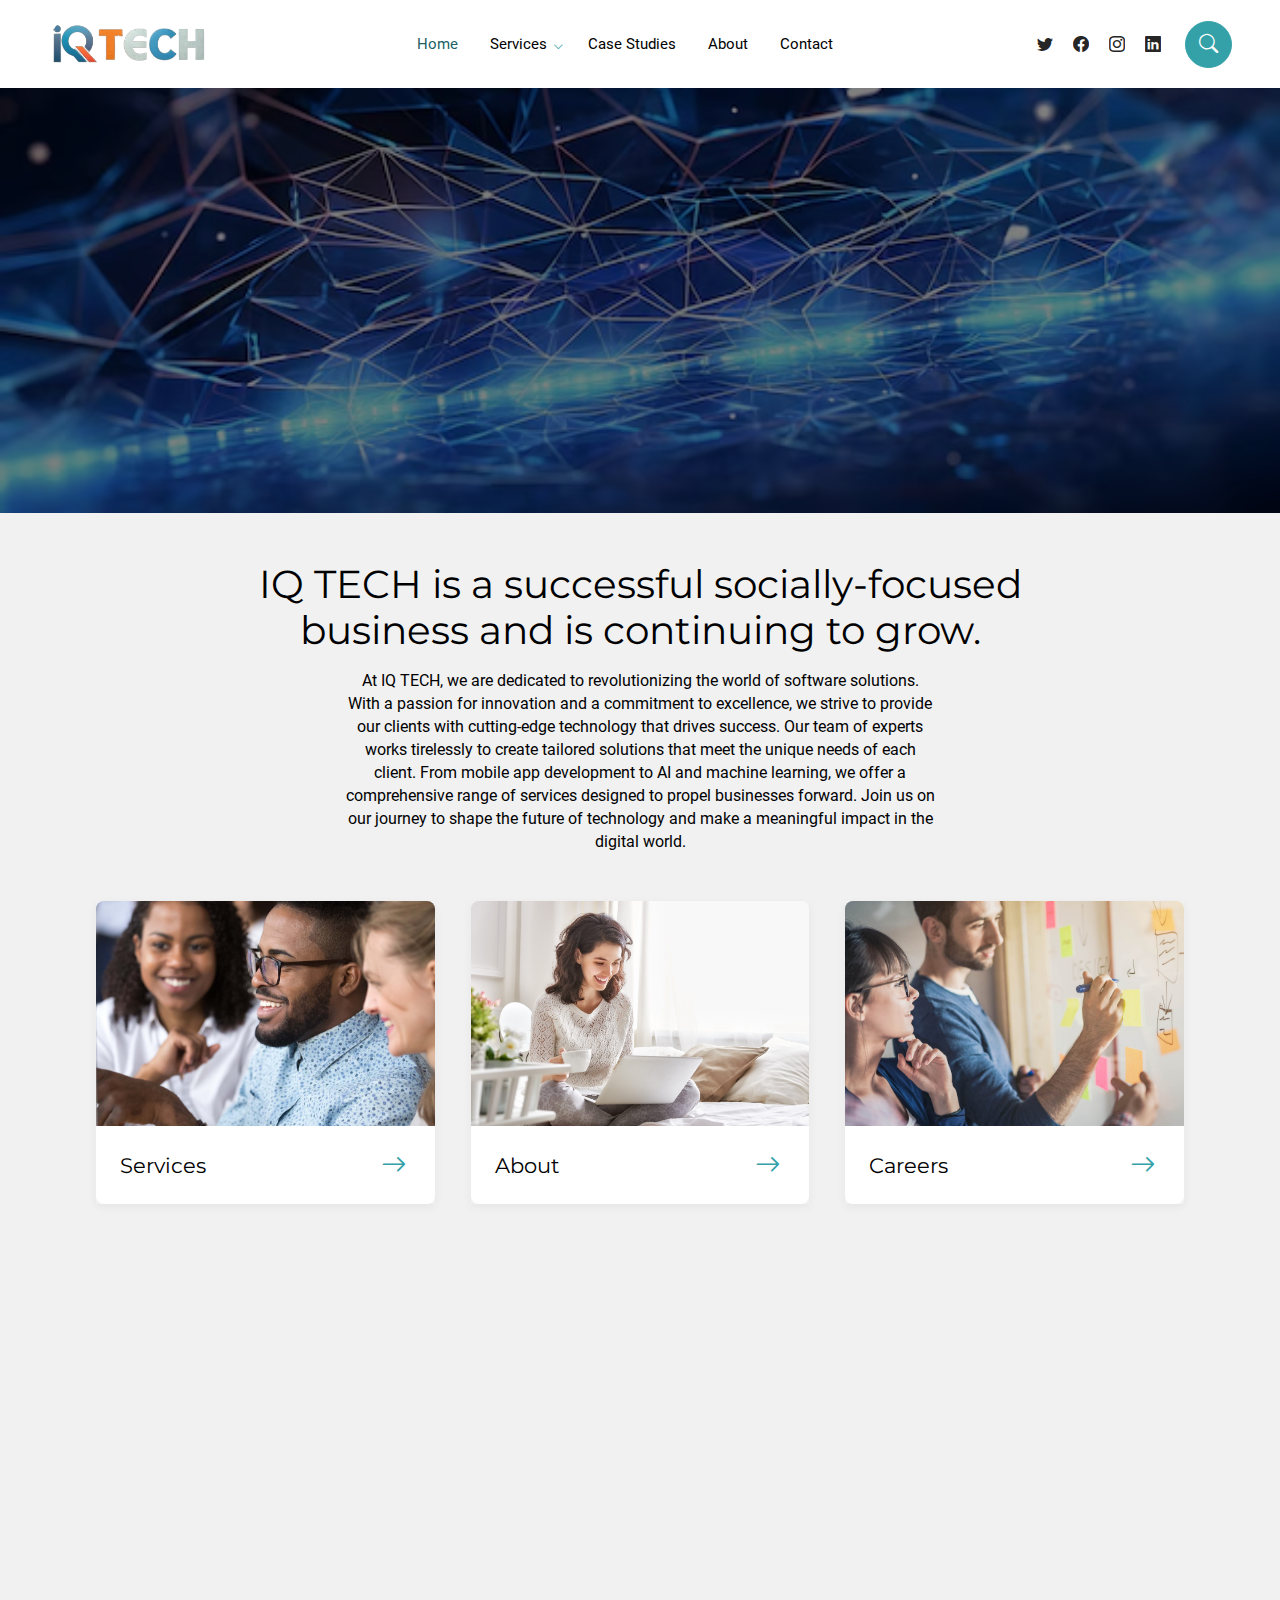
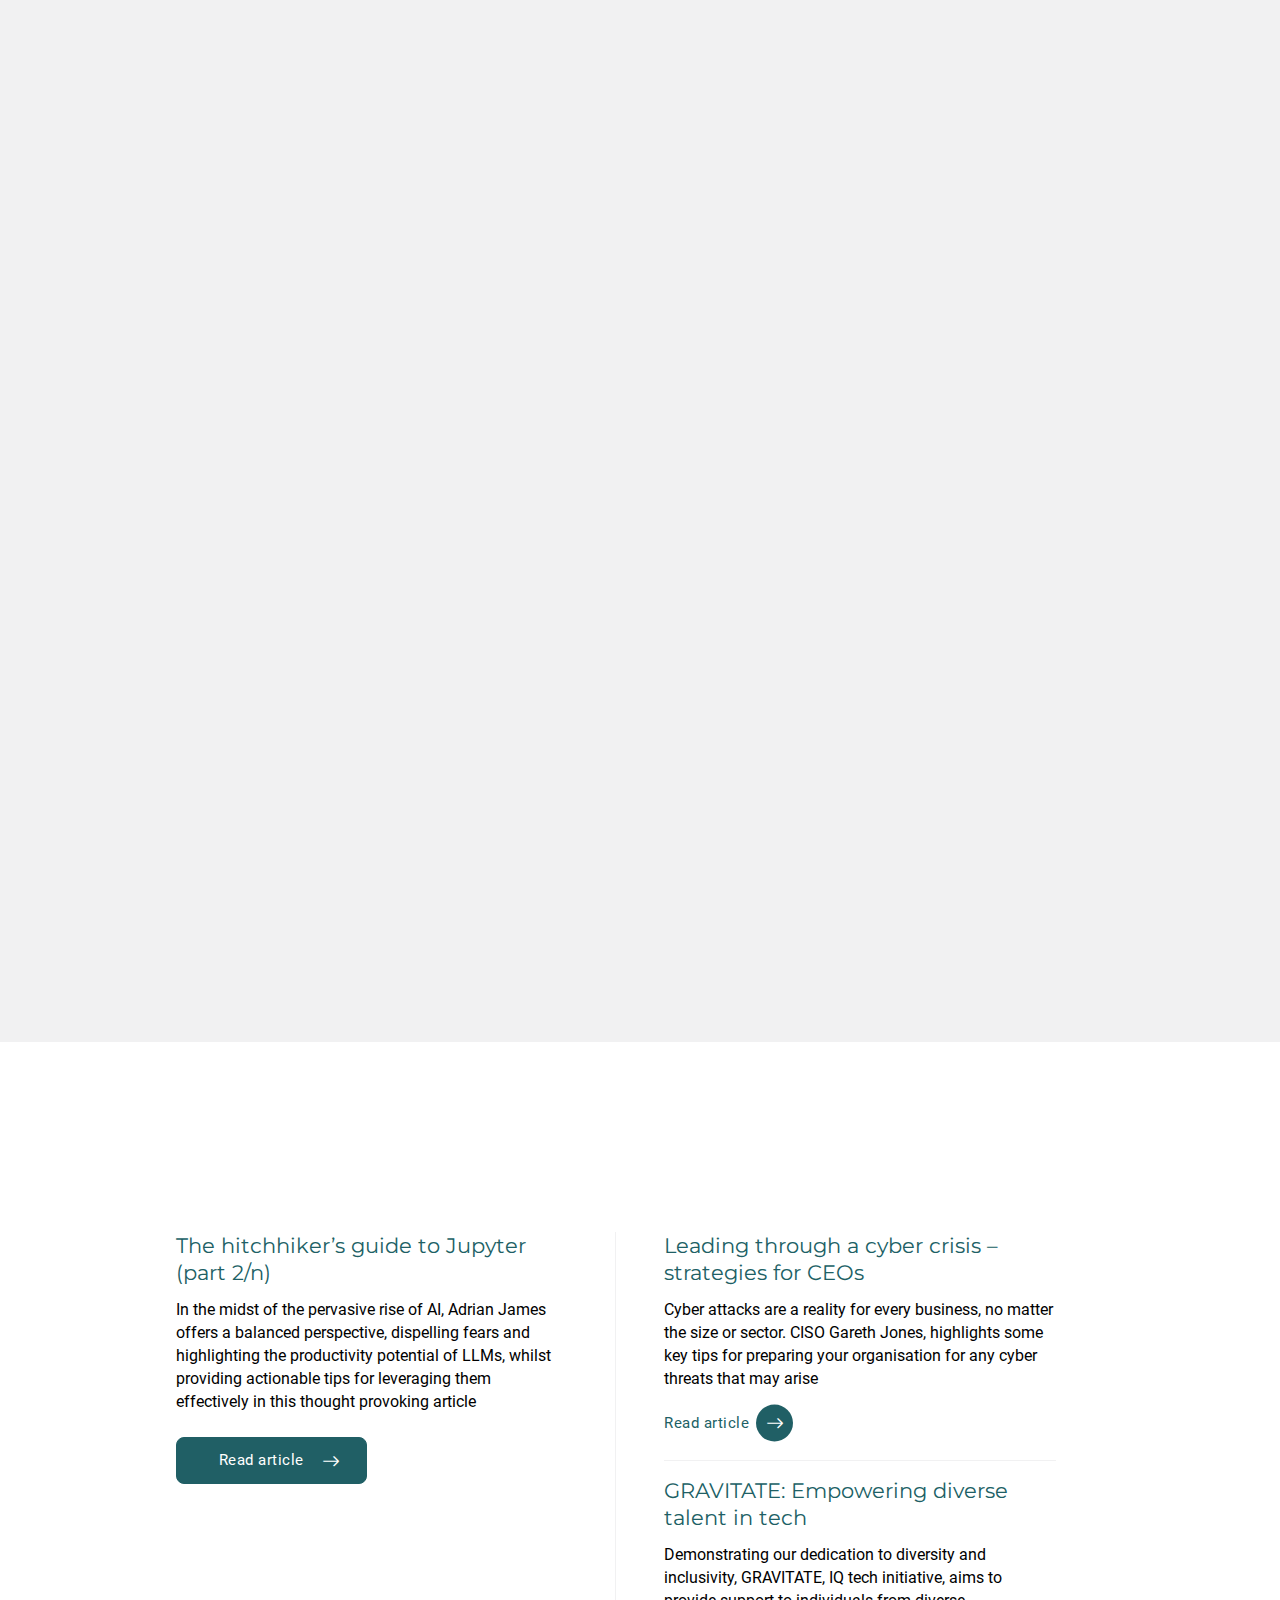
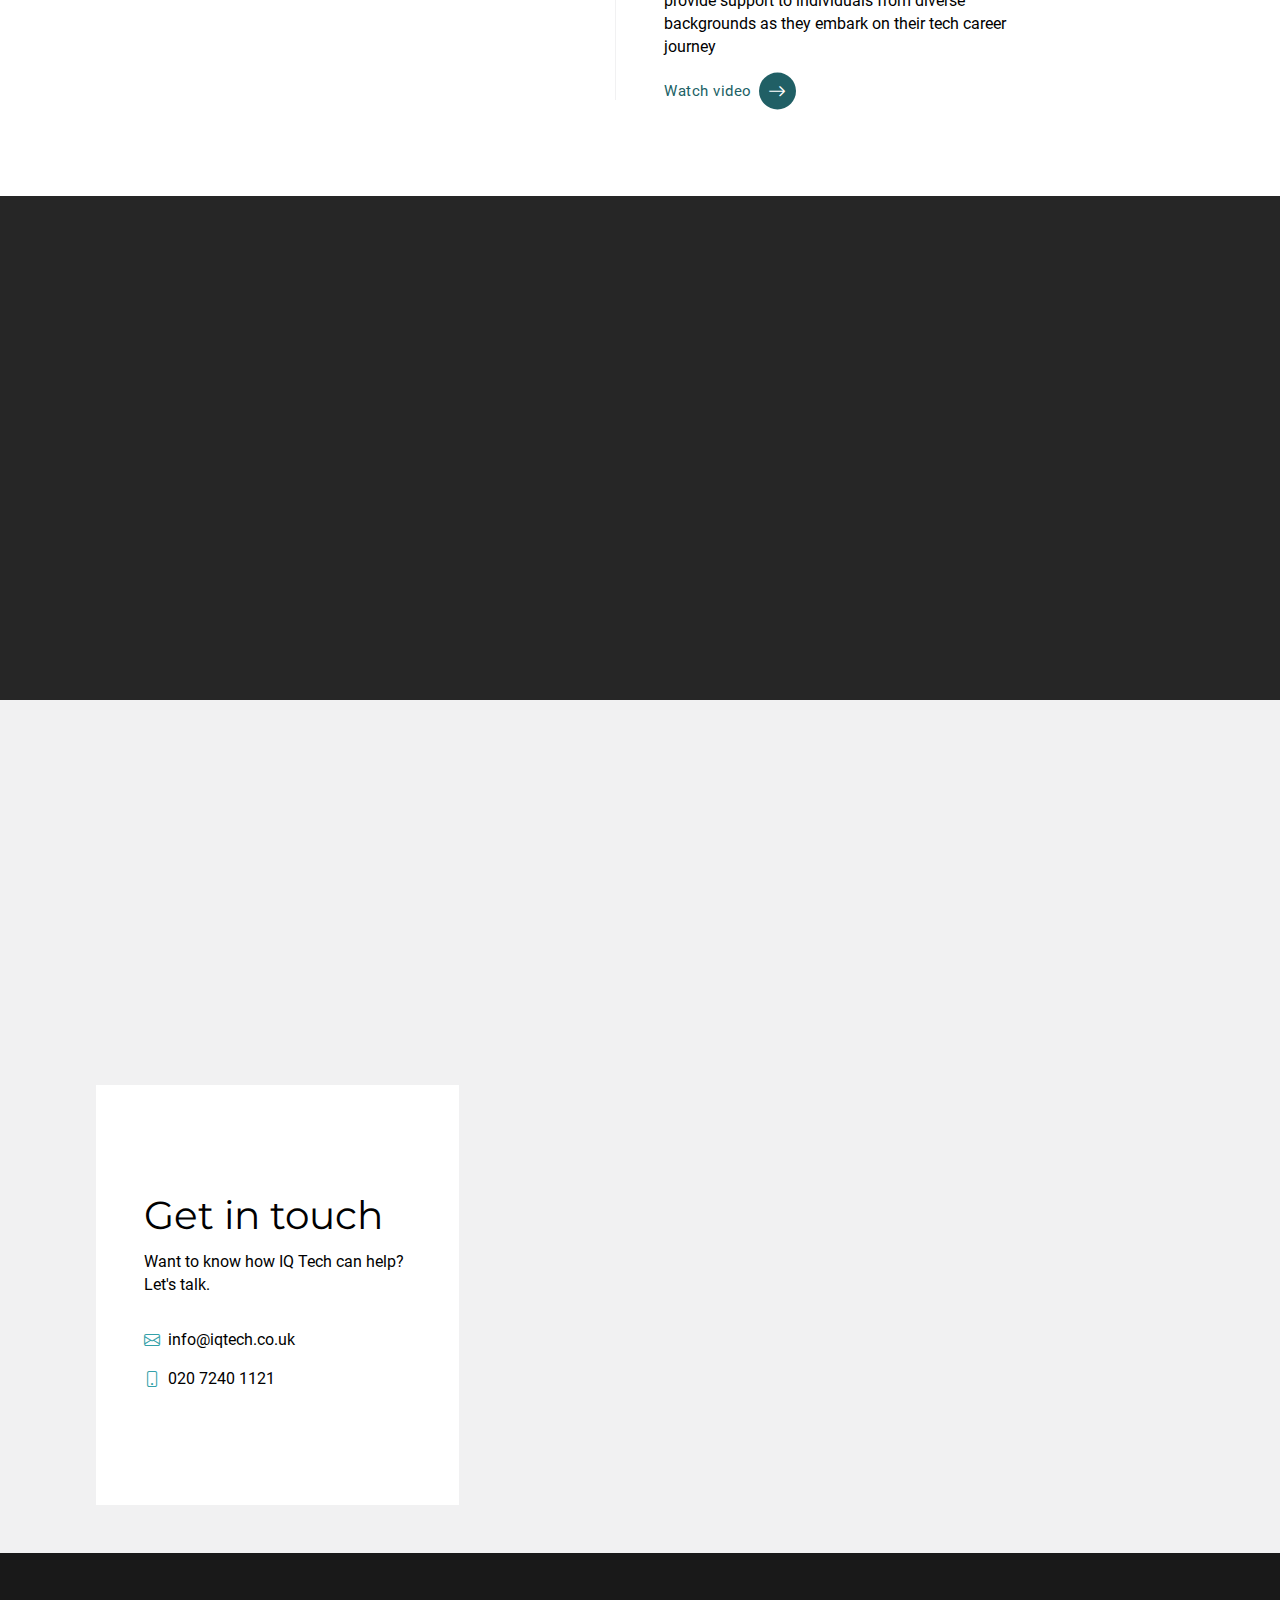
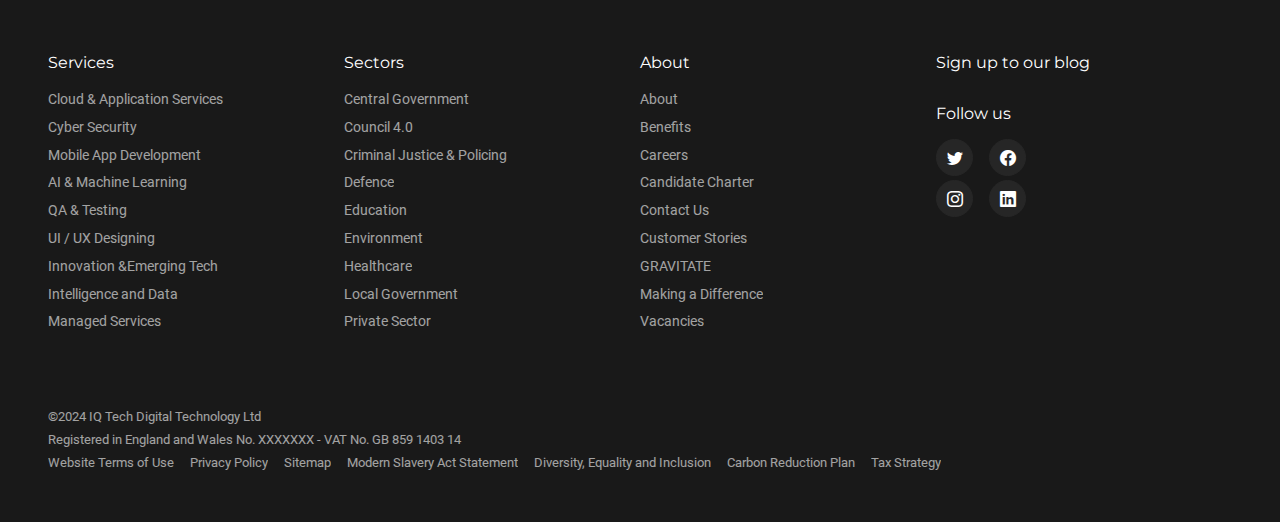
==== commit 29a2b373: "navbar updated" ====
--- a/index.html
+++ b/index.html
@@ -426,15 +426,15 @@
         <nav id="main-nav" class="c-main-nav">
             <div class="container">
                 <div class="c-main-nav-logo">
-                    <a href="" class="logo-container"><img src="/images/logo.png" alt="IQ TECH"></a>
+                    <a href="/index.html" class="logo-container"><img src="/images/logo.png" alt="IQ TECH"></a>
                 </div>
                 <ul class="c-main-nav-links c-main-nav-links--p">
                     <li class="page-link active" data-page-name="home">
-                        <a href="">Home</a>
+                        <a href="/index.html">Home</a>
                     </li>
 
                     <li class="page-link has-children" tabindex="0" data-page-name="Services">
-                        <a href="html/services.html">Services<i class="bi-chevron-down"></i></a>
+                        <a href="/html/services.html">Services<i class="bi-chevron-down"></i></a>
                         <div class="children">
                             <div class="children__title">
                                 <p>What we do</p>
@@ -442,7 +442,7 @@
                             </div>
                             <ul class="children__links">
                                 <li>
-                                    <a href=""><span>Cloud and Application Services<i
+                                    <a href="/html/cloud.html"><span>Cloud and Application Services<i
                                                 class="bi-arrow-right"></i></span></a>
                                 </li>
                                 <li>
@@ -475,66 +475,11 @@
                         </div>
                         <i class="bi-chevron-down"></i>
                     </li>
-                    <li class="page-link has-children" tabindex="0" data-page-name="about">
-                        <a href="#">About<i class="bi-chevron-down"></i></a>
-                        <div class="children">
-                            <div class="children__title">
-                                <p>About</p>
-                                <p class="h3">Who we are</p>
-                            </div>
-                            <ul class="children__links">
-                                <li>
-                                    <a href="#"><span>Customer Stories<i class="bi-arrow-right"></i></span></a>
-                                    <span class="sub-text">View our work</span>
-                                </li>
-                                <li>
-                                    <a href="#"><span>Frameworks<i class="bi-arrow-right"></i></span></a>
-                                    <span class="sub-text">Procuring through Iq Tech frameworks</span>
-                                </li>
-                                <li>
-                                    <a href="#"><span>Making a
-                                            Difference<i class="bi-arrow-right"></i></span></a>
-                                    <span class="sub-text">Our social value approach</span>
-                                </li>
-                                <li>
-                                    <a href="#"><span>Partnerships<i class="bi-arrow-right"></i></span></a>
-                                    <span class="sub-text">Our partners</span>
-                                </li>
-
-                            </ul>
-                        </div>
-                        <i class="bi-chevron-down"></i>
+                    <li class="page-link" data-page-name="contact-us">
+                        <a href="#">Case Studies</a>
                     </li>
-
-                    <li class="page-link has-children" tabindex="0" data-page-name="careers">
-                        <a href="#">Careers<i class="bi-chevron-down"></i></a>
-                        <div class="children">
-                            <div class="children__title">
-                                <p>Careers</p>
-                                <p class="h3">Work with us</p>
-                            </div>
-                            <ul class="children__links">
-                                <li>
-                                    <a href="#"><span>Benefits<i class="bi-arrow-right"></i></span></a>
-                                    <span class="sub-text">We offer a range of benefits</span>
-                                </li>
-                                <li>
-                                    <a href="#"><span>Candidate Charter<i class="bi-arrow-right"></i></span></a>
-                                    <span class="sub-text">Our promise to you as an applicant</span>
-                                </li>
-
-                                <li>
-                                    <a href="#"><span>Vacancies<i class="bi-arrow-right"></i></span></a>
-                                    <span class="sub-text">View our vacancies</span>
-                                </li>
-                                <li>
-                                    <a href="#"><span>GRAVITATE<i class="bi-arrow-right"></i></span></a>
-                                    <span class="sub-text">Graduates, Returners, Apprentices, Veterans, Interns, Into
-                                        tech and Transformation Employment</span>
-                                </li>
-                            </ul>
-                        </div>
-                        <i class="bi-chevron-down"></i>
+                    <li class="page-link" data-page-name="contact-us">
+                        <a href="#">About</a>
                     </li>
 
                     <li class="page-link" data-page-name="contact-us">
@@ -617,7 +562,7 @@
                             <h3>Services</h3>
                             <i class="bi-arrow-right"></i>
 
-                            
+
                         </div>
                     </a>
                 </article>
@@ -649,9 +594,9 @@
         <section class="c-block c-block--page-links section-init">
             <h2 class="c-block-title">Services</h2>
             <div class="container" style="margin-top: 2em;">
-                
+
                 <article class="c-page-link">
-                    <a href="#" class="c-page-link-inner" aria-label="Services">
+                    <a href="/html/cloud.html" class="c-page-link-inner" aria-label="Services">
                         <div class="c-page-link__media">
                             <div class="ll-image media-cover" data-ll-type="bg" data-ll-src="/images/cloud.jpg">
                             </div>
@@ -684,7 +629,7 @@
                         </div>
                     </a>
                 </article>
-                
+
             </div>
 
             <div class="container" style="margin-top: 2em;">
@@ -722,7 +667,7 @@
                         </div>
                     </a>
                 </article>
-                
+
             </div>
 
             <div class="container" style="margin-top: 2em;">
@@ -760,7 +705,7 @@
                         </div>
                     </a>
                 </article>
-                
+
             </div>
         </section>
 
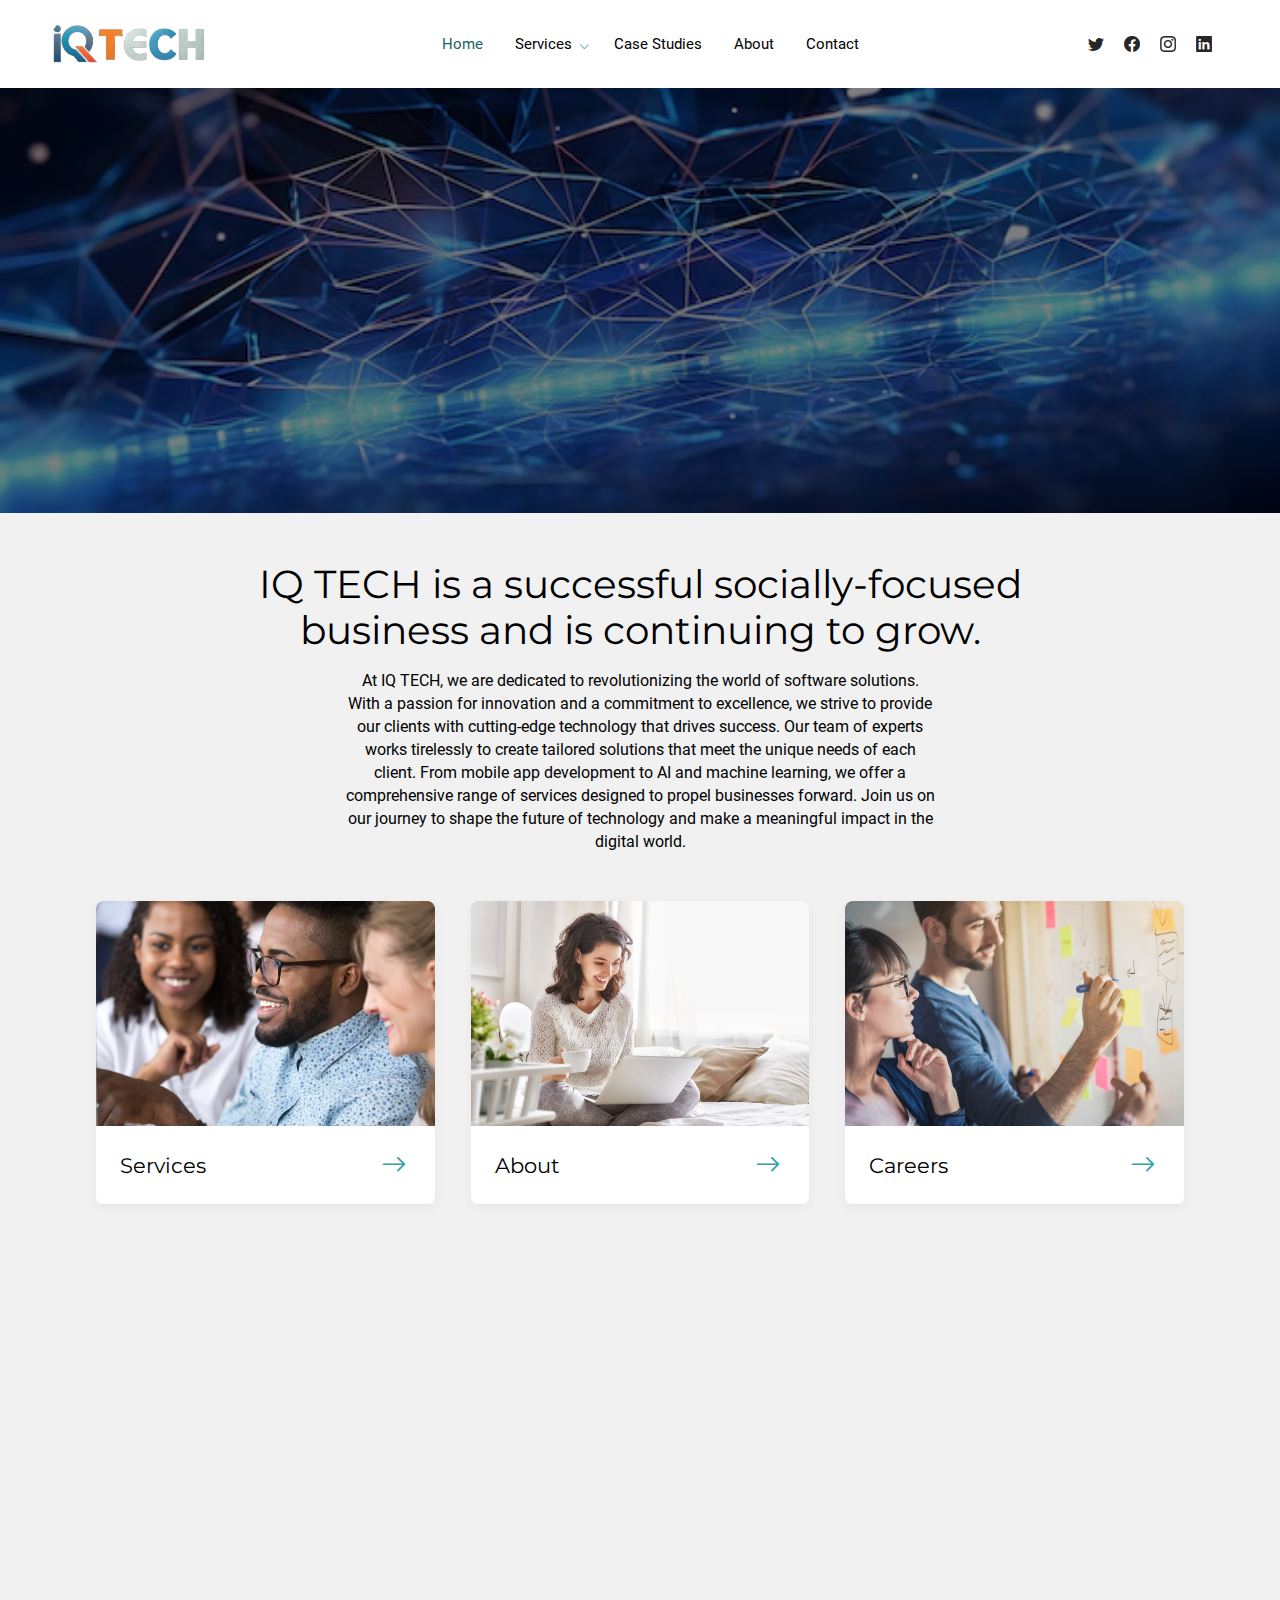
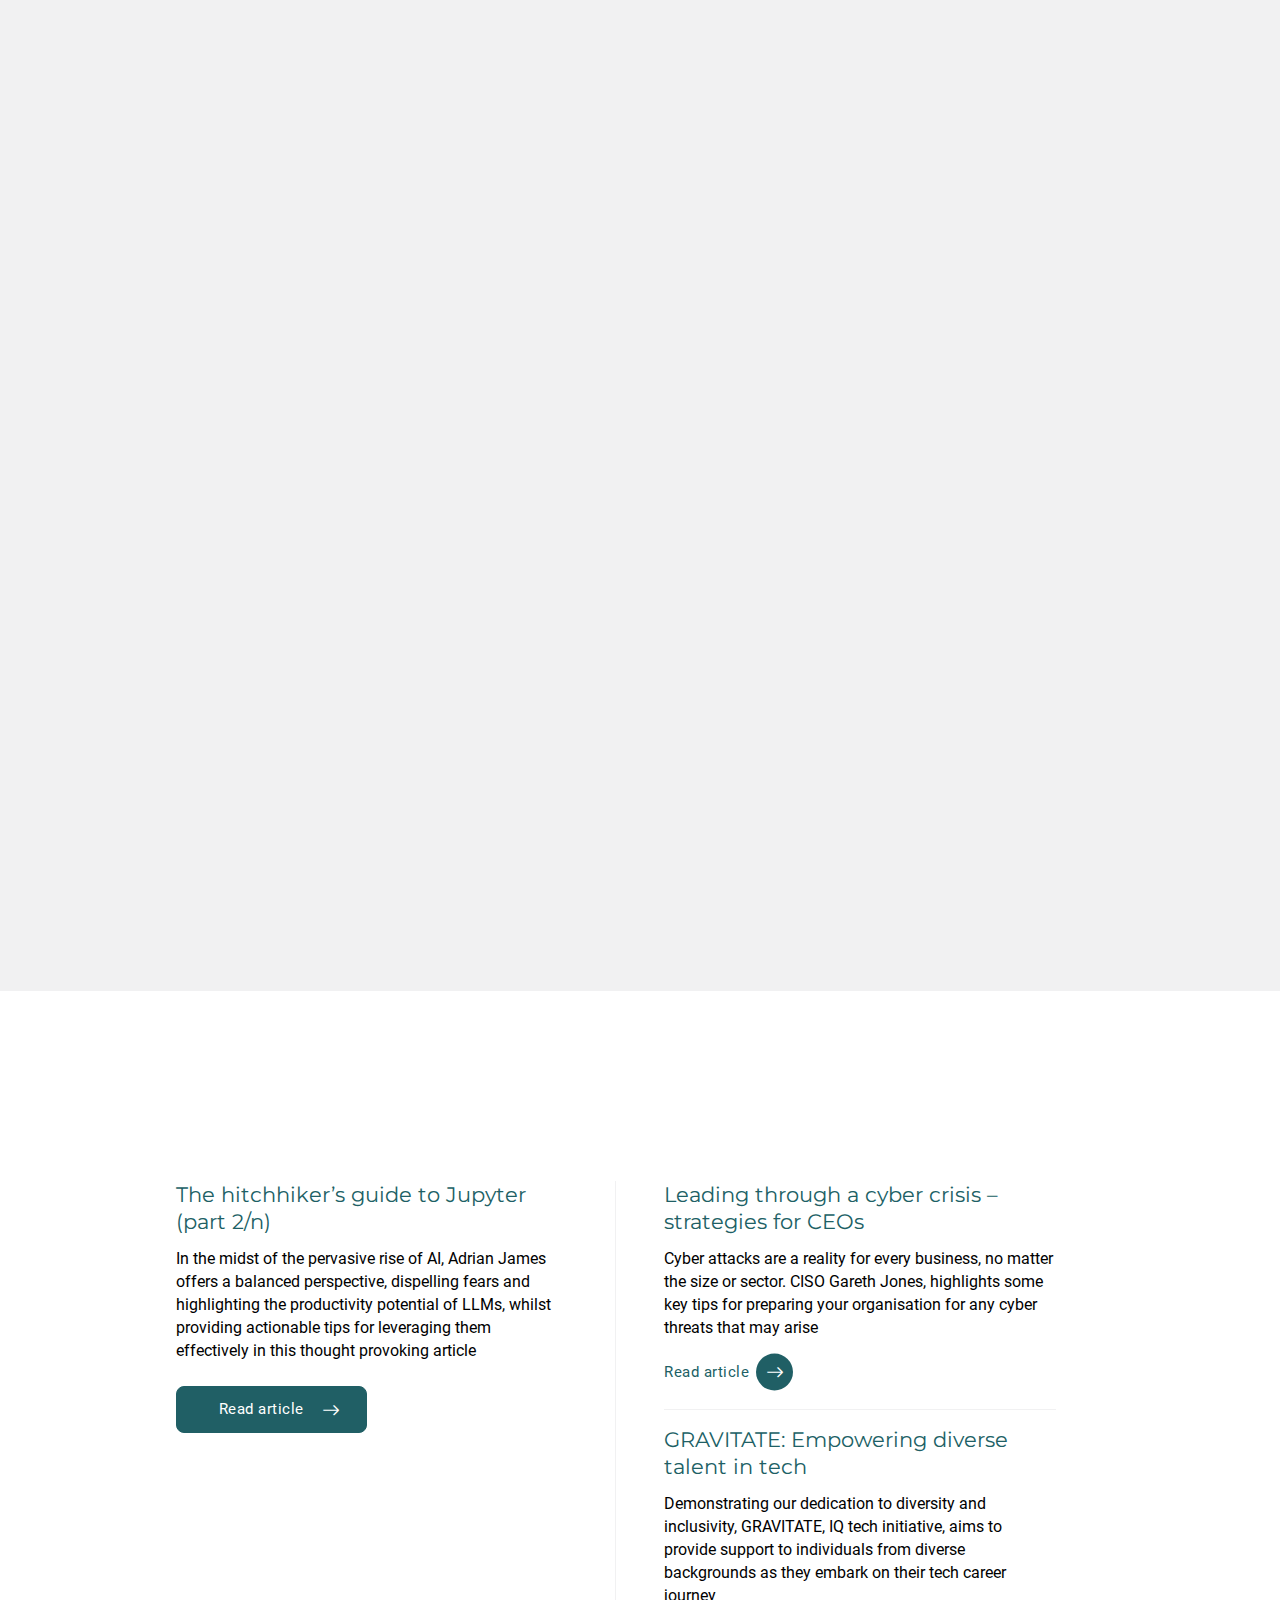
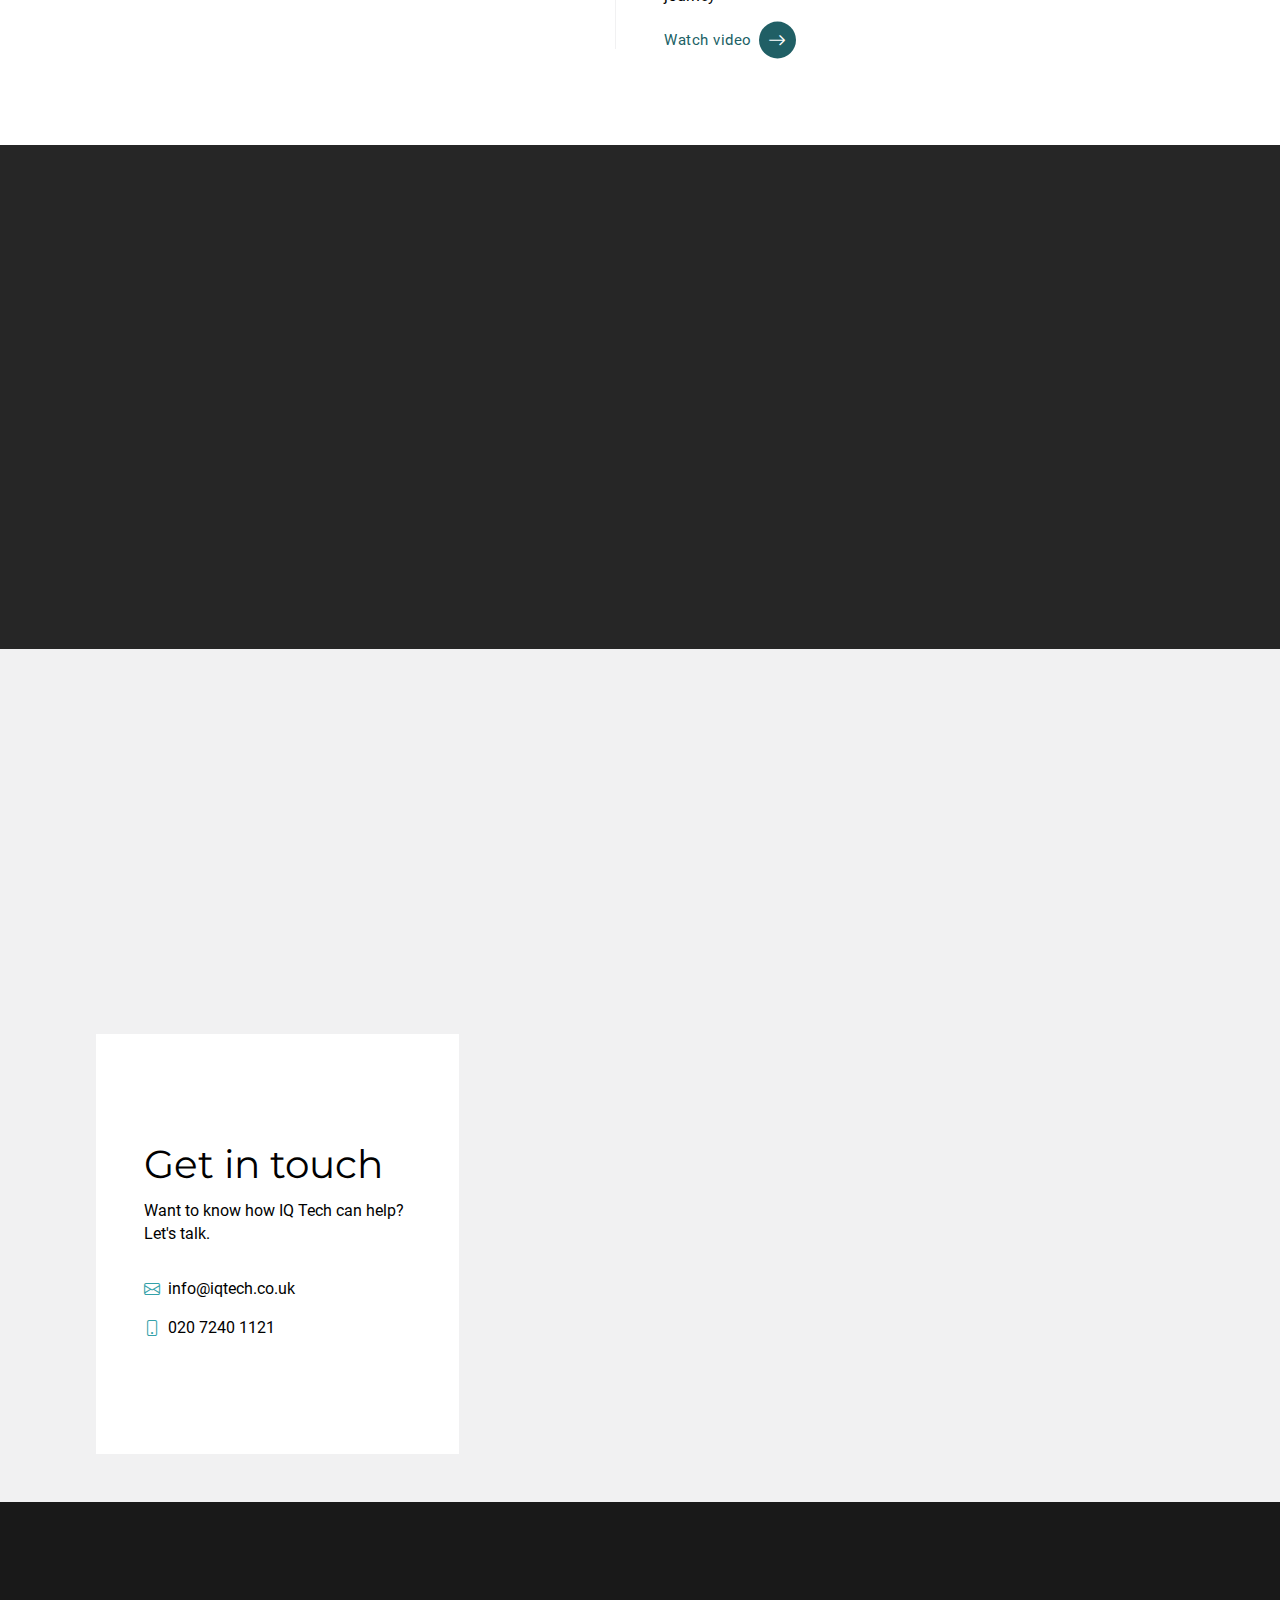
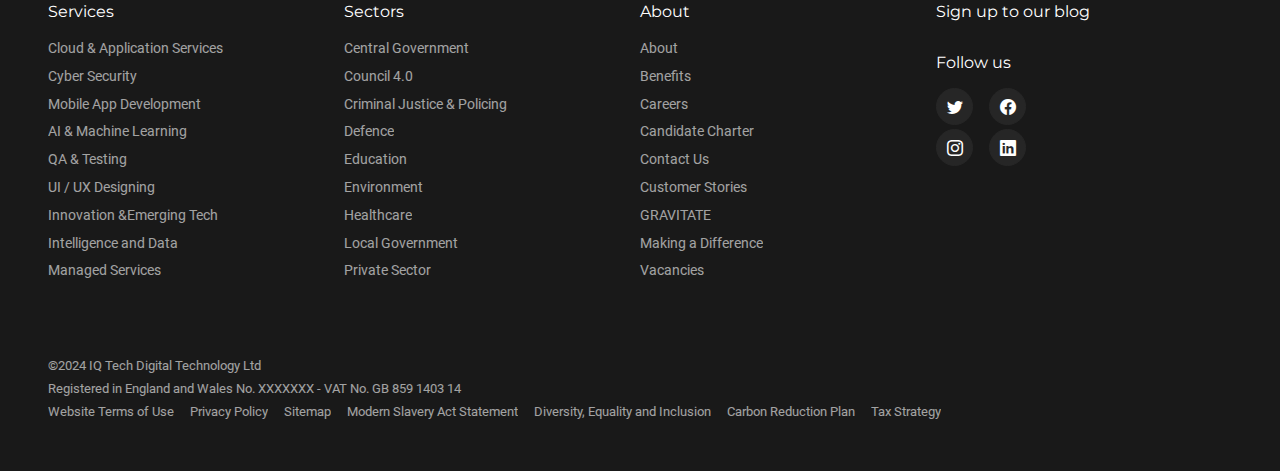
==== commit 87fcc856: "Power bi page added" ====
--- a/index.html
+++ b/index.html
@@ -461,7 +461,7 @@
                                     <a href=""><span>QA & Testing<i class="bi-arrow-right"></i></span></a>
                                 </li>
                                 <li>
-                                    <a href=""><span>Innovation and Emerging Technology<i
+                                    <a href="/html/power.html"><span>Power BI<i
                                                 class="bi-arrow-right"></i></span></a>
                                 </li>
                                 <li>
@@ -479,7 +479,7 @@
                         <a href="#">Case Studies</a>
                     </li>
                     <li class="page-link" data-page-name="contact-us">
-                        <a href="#">About</a>
+                        <a href="/html/about.html">About</a>
                     </li>
 
                     <li class="page-link" data-page-name="contact-us">
@@ -496,20 +496,7 @@
                             aria-label="Follow us on Instagram"><i class="bi-instagram"></i></a></li>
                     <li class="page-link page-link--social"><a href="#" target="_blank" rel="noreferrer"
                             aria-label="Follow us on LinkedIn"><i class="bi-linkedin"></i></a></li>
-                    <li class="search">
-                        <a href="#" id="s-trigger" class="s-trigger" aria-label="Search">
-                            <i class="bi-search"></i>
-                        </a>
-                        <form role="search" method="get" id="searchform" class="searchform" action=""
-                            data-hs-cf-bound="true">
-                            <div>
-                                <label class="screen-reader-text" for="s">Search for:</label>
-                                <input type="text" value="" name="s" id="s">
-                                <input type="submit" id="searchsubmit" value="Search">
-                            </div>
-                        </form> <button id="close-search" class="close" aria-label="Close search bar"><i
-                                class="bi-plus"></i></button>
-                    </li>
+                  
                 </ul>
 
                 <button id="nav-toggle" class="nav-toggle">
@@ -672,13 +659,13 @@
 
             <div class="container" style="margin-top: 2em;">
                 <article class="c-page-link">
-                    <a href="#" class="c-page-link-inner" aria-label="Services">
+                    <a href="/html/power.html" class="c-page-link-inner" aria-label="Services">
                         <div class="c-page-link__media">
                             <div class="ll-image media-cover" data-ll-type="bg" data-ll-src="/images/services.jpg">
                             </div>
                         </div>
                         <div class="c-page-link__content">
-                            <h3>Innovation and Emerging Technology</h3>
+                            <h3>Power BI</h3>
                             <i class="bi-arrow-right"></i>
                         </div>
                     </a>
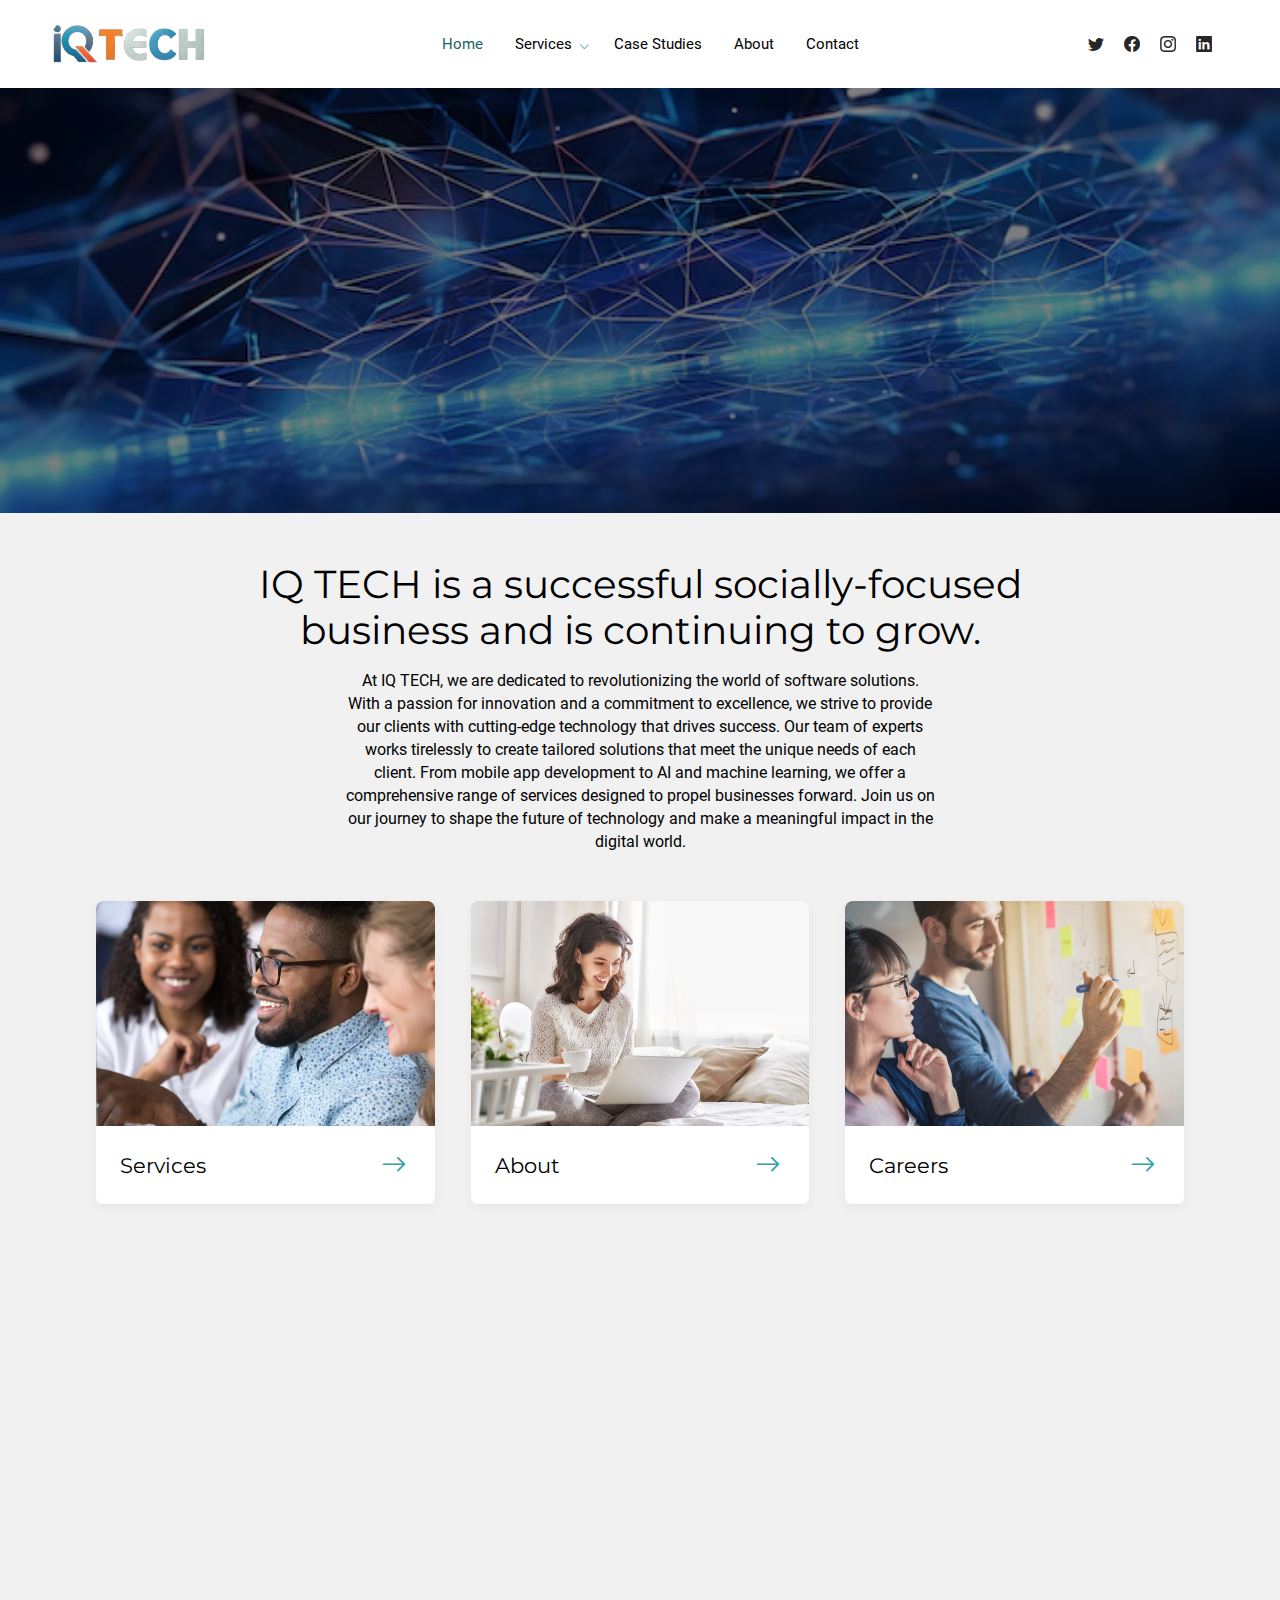
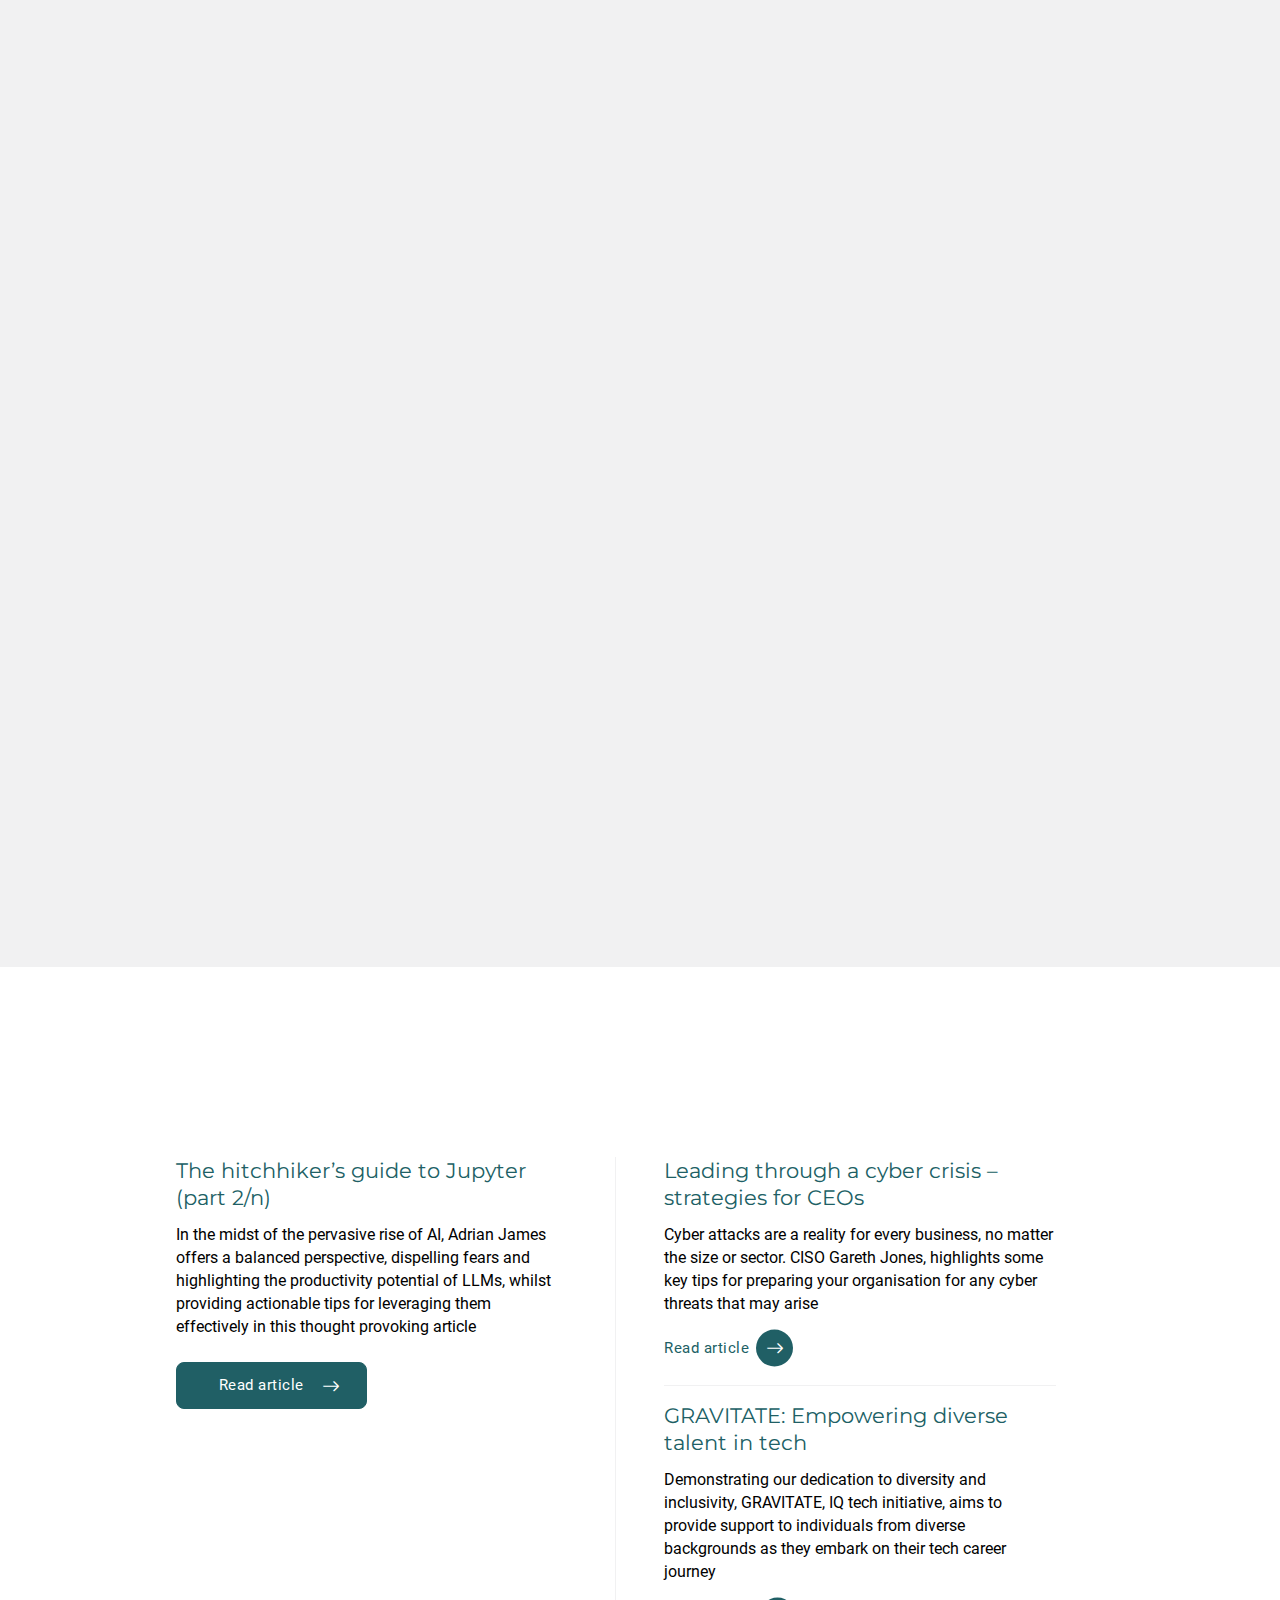
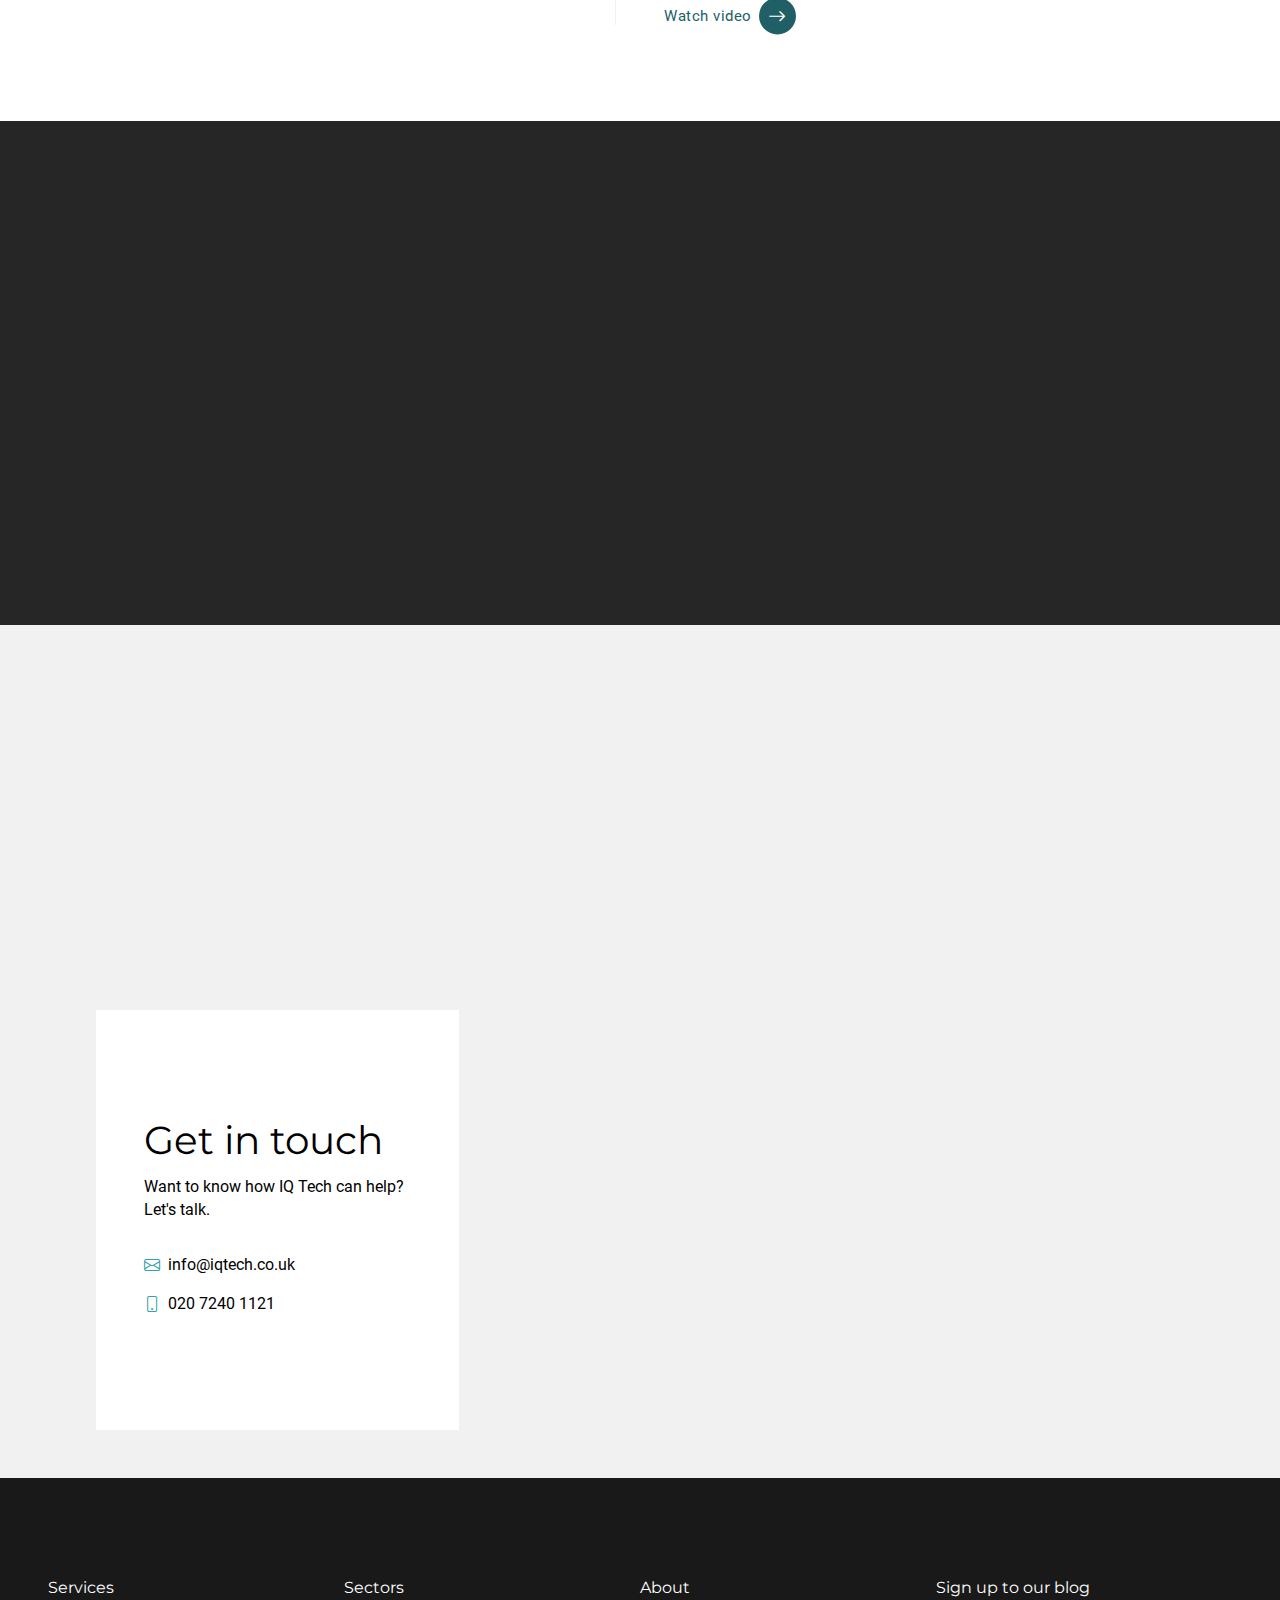
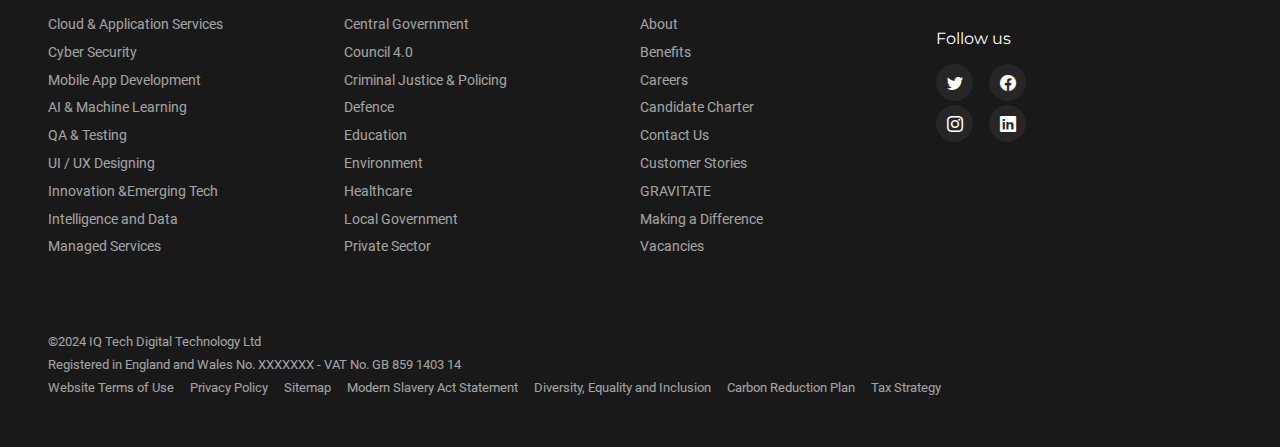
==== commit 4e859e2a: "sub-category added" ====
--- a/index.html
+++ b/index.html
@@ -5,7 +5,7 @@
     <meta http-equiv="Content-Type" content="text/html; charset=UTF-8">
 
     <meta name="viewport" content="width=device-width, initial-scale=1, shrink-to-fit=no">
-    <title>TECH - Home</title>
+    <title>IQ TECH - Home</title>
     <meta name="description"
         content="Delivering end-to-end software solutions that are user-centric, secure, and designed for the future.">
     <meta property="og:locale" content="en_GB">
@@ -15,11 +15,11 @@
         content="Delivering end-to-end software solutions that are user-centric, secure, and designed for the future.">
     <!-- <meta property="og:url" content="https://methods.co.uk/"> -->
     <meta property="og:site_name" content="IQ TECH">
-    <meta property="og:image" content="/image/favicon.png">
-
-    <link data-size="32" rel="icon" type="image/png" sizes="32x32" href="/images/favicon.png">
-    <link data-size="96" rel="icon" type="image/png" sizes="96x96" href="/images/favicon.png">
-    <link data-size="16" rel="icon" type="image/png" sizes="16x16" href="/images/favicon.png">
+    <meta property="og:image" content="/image/flogo.png">
+
+    <link data-size="32" rel="icon" type="image/png" sizes="32x32" href="/images/flogo.png">
+    <link data-size="96" rel="icon" type="image/png" sizes="96x96" href="/images/flogo.png">
+    <link data-size="16" rel="icon" type="image/png" sizes="16x16" href="/images/flogo.png">
     <meta name="robots" content="max-image-preview:large">
     <link rel="dns-prefetch" href="https://js-eu1.hs-scripts.com/">
     <style id="classic-theme-styles-inline-css" type="text/css">
@@ -442,33 +442,33 @@
                             </div>
                             <ul class="children__links">
                                 <li>
-                                    <a href="/html/cloud.html"><span>Cloud and Application Services<i
+                                    <a href="/html/cloud.html"><span>Cloud Engineering and Platforms<i
                                                 class="bi-arrow-right"></i></span></a>
                                 </li>
                                 <li>
-                                    <a href=""><span>Cyber Security<i class="bi-arrow-right"></i></span></a>
+                                    <a href="/html/Cyber.html"><span>Cyber Security Services<i class="bi-arrow-right"></i></span></a>
                                 </li>
                                 <li>
-                                    <a href=""><span>Mobile App Development<i class="bi-arrow-right"></i></span></a>
+                                    <a href="/html/Web.html"><span>Web & Mobile Solutions<i class="bi-arrow-right"></i></span></a>
                                 </li>
                                 <li>
-                                    <a href=""><span>AI & Machine Learning<i class="bi-arrow-right"></i></span></a>
+                                    <a href="/html/AI.html"><span>AI and Machine Learning<i class="bi-arrow-right"></i></span></a>
                                 </li>
                                 <li>
-                                    <a href=""><span>UI/UX Designing<i class="bi-arrow-right"></i></span></a>
+                                    <a href="/html/QA.html"><span>QA and Testing Services<i class="bi-arrow-right"></i></span></a>
                                 </li>
                                 <li>
-                                    <a href=""><span>QA & Testing<i class="bi-arrow-right"></i></span></a>
+                                    <a href="/html/UI.html"><span>UI/UX Design Services<i class="bi-arrow-right"></i></span></a>
                                 </li>
                                 <li>
                                     <a href="/html/power.html"><span>Power BI<i
                                                 class="bi-arrow-right"></i></span></a>
                                 </li>
                                 <li>
-                                    <a href=""><span>Intelligence and Data<i class="bi-arrow-right"></i></span></a>
+                                    <a href="/html/manage.html"><span>Managed Services<i class="bi-arrow-right"></i></span></a>
                                 </li>
                                 <li>
-                                    <a href=""><span>Managed Services<i class="bi-arrow-right"></i></span></a>
+                                    <a href="/html/intelligence.html"><span>Intelligence and Data Services<i class="bi-arrow-right"></i></span></a>
                                 </li>
 
                             </ul>
--- a/stylesheet/style.css
+++ b/stylesheet/style.css
@@ -8563,7 +8563,8 @@
 .c-block--page-links .c-page-link__content .restuls-page-header .restuls-page-header-inner h1,
 .restuls-page-header .restuls-page-header-inner .c-block--page-links .c-page-link__content h1 {
     color: black;
-    max-width: 14.375rem;
+    /* max-width: 14.375rem; */
+    text-align: center;
     transition: color 0.45s ease
 }
 
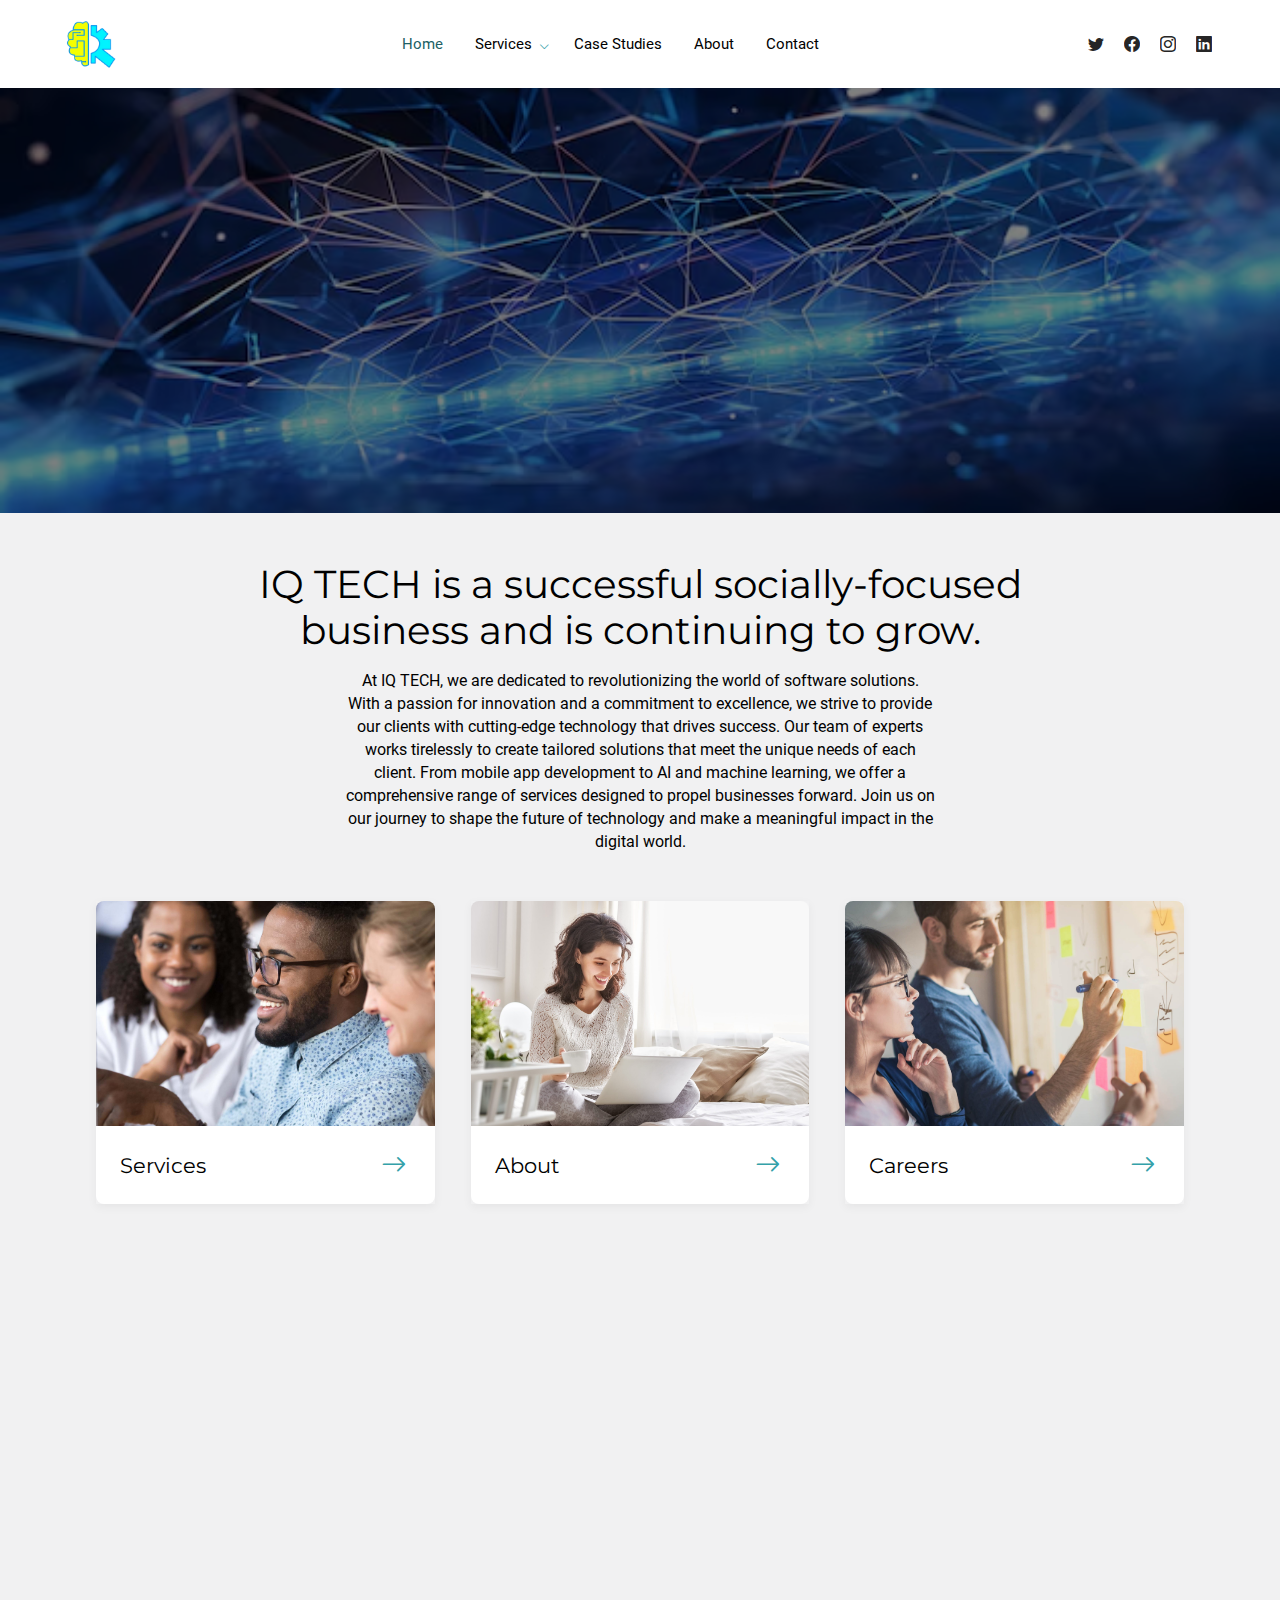
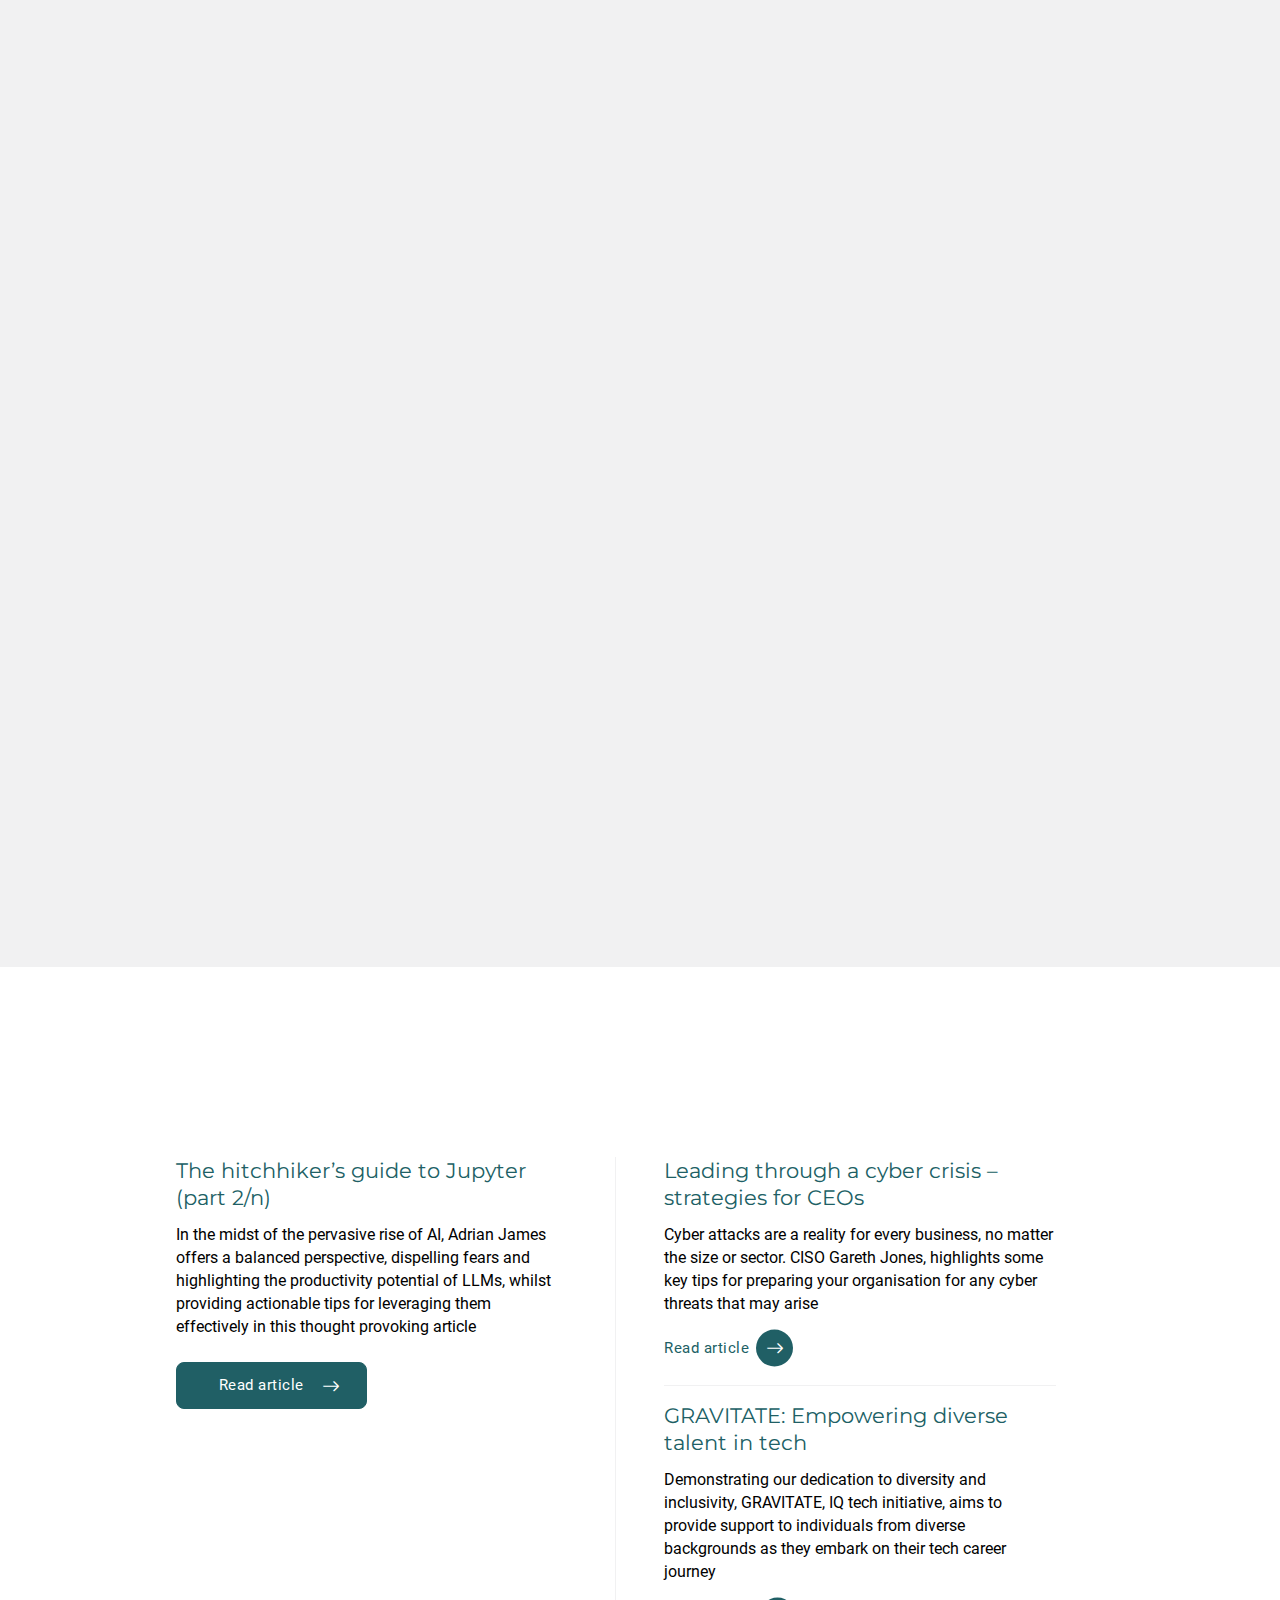
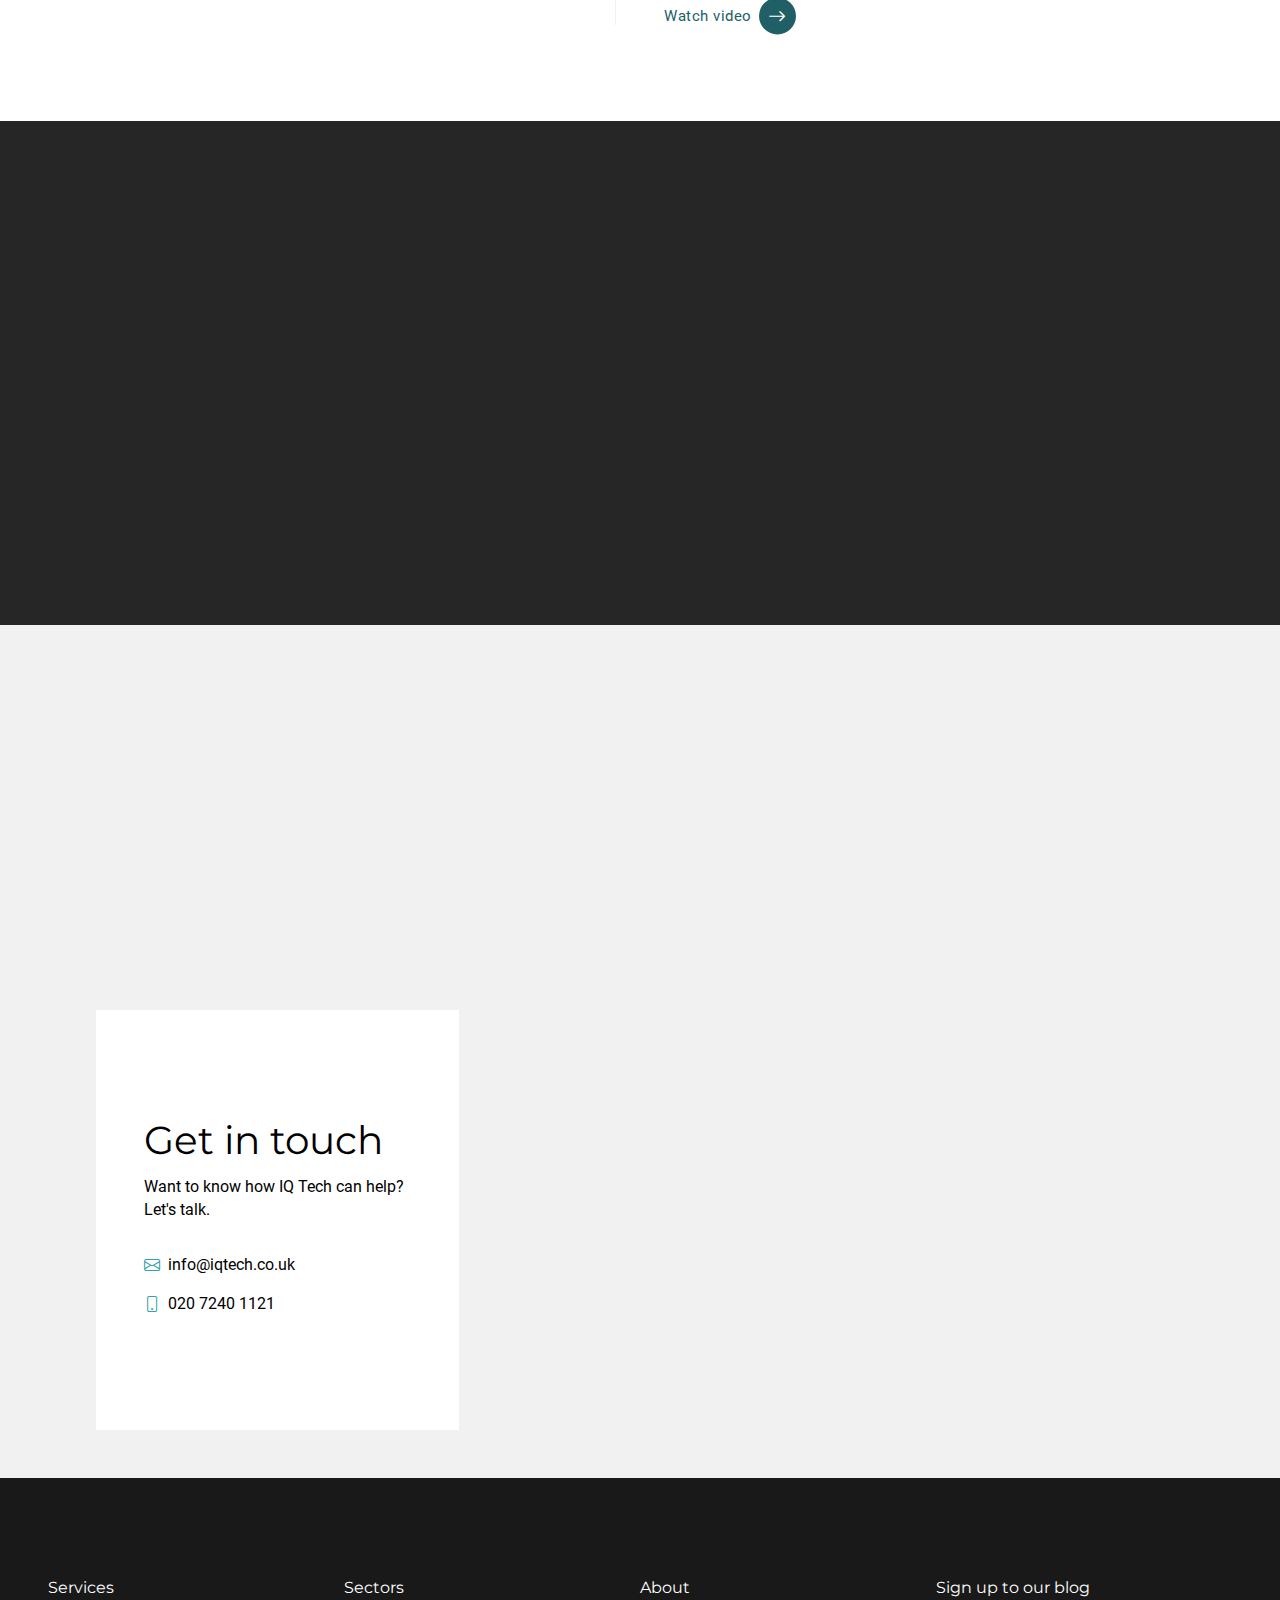
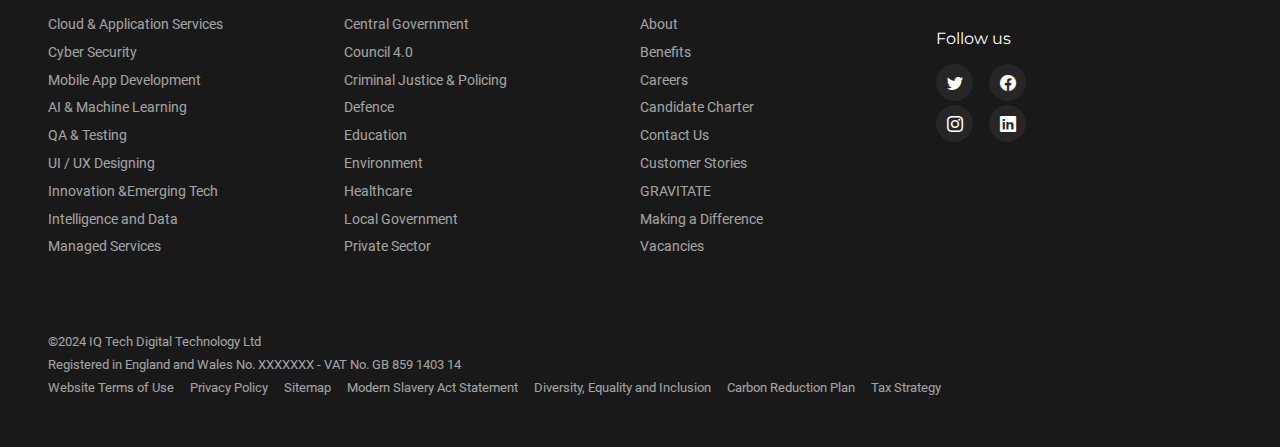
==== commit 593de110: "minor changes updated" ====
--- a/index.html
+++ b/index.html
@@ -426,7 +426,7 @@
         <nav id="main-nav" class="c-main-nav">
             <div class="container">
                 <div class="c-main-nav-logo">
-                    <a href="/index.html" class="logo-container"><img src="/images/logo.png" alt="IQ TECH"></a>
+                    <a href="/index.html" class="logo-container"><img src="/images/flogo.png" alt="IQ TECH"></a>
                 </div>
                 <ul class="c-main-nav-links c-main-nav-links--p">
                     <li class="page-link active" data-page-name="home">
@@ -581,7 +581,6 @@
         <section class="c-block c-block--page-links section-init">
             <h2 class="c-block-title">Services</h2>
             <div class="container" style="margin-top: 2em;">
-
                 <article class="c-page-link">
                     <a href="/html/cloud.html" class="c-page-link-inner" aria-label="Services">
                         <div class="c-page-link__media">
@@ -611,7 +610,7 @@
                             <div class="ll-image media-cover" data-ll-type="bg" data-ll-src="/images/mobile.jpg"></div>
                         </div>
                         <div class="c-page-link__content">
-                            <h3>Mobile App Development</h3>
+                            <h3>Web & Mobile Solutions</h3>
                             <i class="bi-arrow-right"></i>
                         </div>
                     </a>
@@ -632,17 +631,7 @@
                         </div>
                     </a>
                 </article>
-                <article class="c-page-link">
-                    <a href="#" class="c-page-link-inner" aria-label="About">
-                        <div class="c-page-link__media">
-                            <div class="ll-image media-cover" data-ll-type="bg" data-ll-src="/images/ui.png"></div>
-                        </div>
-                        <div class="c-page-link__content">
-                            <h3>UI/UX Designing</h3>
-                            <i class="bi-arrow-right"></i>
-                        </div>
-                    </a>
-                </article>
+               
                 <article class="c-page-link">
                     <a href="#" class="c-page-link-inner" aria-label="Where we work">
                         <div class="c-page-link__media">
@@ -650,22 +639,6 @@
                         </div>
                         <div class="c-page-link__content">
                             <h3>QA & Testing</h3>
-                            <i class="bi-arrow-right"></i>
-                        </div>
-                    </a>
-                </article>
-
-            </div>
-
-            <div class="container" style="margin-top: 2em;">
-                <article class="c-page-link">
-                    <a href="/html/power.html" class="c-page-link-inner" aria-label="Services">
-                        <div class="c-page-link__media">
-                            <div class="ll-image media-cover" data-ll-type="bg" data-ll-src="/images/services.jpg">
-                            </div>
-                        </div>
-                        <div class="c-page-link__content">
-                            <h3>Power BI</h3>
                             <i class="bi-arrow-right"></i>
                         </div>
                     </a>
@@ -673,21 +646,49 @@
                 <article class="c-page-link">
                     <a href="#" class="c-page-link-inner" aria-label="About">
                         <div class="c-page-link__media">
-                            <div class="ll-image media-cover" data-ll-type="bg" data-ll-src="/images/about.jpg"></div>
+                            <div class="ll-image media-cover" data-ll-type="bg" data-ll-src="/images/ui.png"></div>
                         </div>
                         <div class="c-page-link__content">
-                            <h3>Intelligence and Data</h3>
+                            <h3>UI/UX Designing</h3>
+                            <i class="bi-arrow-right"></i>
+                        </div>
+                    </a>
+                </article>
+
+            </div>
+
+            <div class="container" style="margin-top: 2em;">
+                <article class="c-page-link">
+                    <a href="/html/power.html" class="c-page-link-inner" aria-label="Services">
+                        <div class="c-page-link__media">
+                            <div class="ll-image media-cover" data-ll-type="bg" data-ll-src="/images/bi.jpeg">
+                            </div>
+                        </div>
+                        <div class="c-page-link__content">
+                            <h3>Power BI</h3>
+                            <i class="bi-arrow-right"></i>
+                        </div>
+                    </a>
+                </article>
+              
+                <article class="c-page-link">
+                    <a href="#" class="c-page-link-inner" aria-label="Where we work">
+                        <div class="c-page-link__media">
+                            <div class="ll-image media-cover" data-ll-type="bg" data-ll-src="/images/ms.jpeg"></div>
+                        </div>
+                        <div class="c-page-link__content">
+                            <h3>Managed Services</h3>
                             <i class="bi-arrow-right"></i>
                         </div>
                     </a>
                 </article>
                 <article class="c-page-link">
-                    <a href="#" class="c-page-link-inner" aria-label="Where we work">
+                    <a href="#" class="c-page-link-inner" aria-label="About">
                         <div class="c-page-link__media">
-                            <div class="ll-image media-cover" data-ll-type="bg" data-ll-src="/images/career.jpg"></div>
+                            <div class="ll-image media-cover" data-ll-type="bg" data-ll-src="/images/id.jpeg"></div>
                         </div>
                         <div class="c-page-link__content">
-                            <h3>Managed Services</h3>
+                            <h3>Intelligence and Data</h3>
                             <i class="bi-arrow-right"></i>
                         </div>
                     </a>
--- a/stylesheet/style.css
+++ b/stylesheet/style.css
@@ -2996,7 +2996,7 @@
 }
 
 .c-block .c-block-title {
-    max-width: 45rem;
+    max-width: 62rem;
     padding: 0 0 1.5rem
 }
 
@@ -6588,7 +6588,8 @@
 
 @media screen and (min-width: 992px) {
     nav.c-main-nav .c-main-nav-logo a.logo-container img {
-        max-width: 10.3125em
+        /* max-width: 10.3125em */
+        max-width: 5.3125em;
     }
 }
 
@@ -8564,7 +8565,7 @@
 .restuls-page-header .restuls-page-header-inner .c-block--page-links .c-page-link__content h1 {
     color: black;
     /* max-width: 14.375rem; */
-    text-align: center;
+    /* text-align: center; */
     transition: color 0.45s ease
 }
 
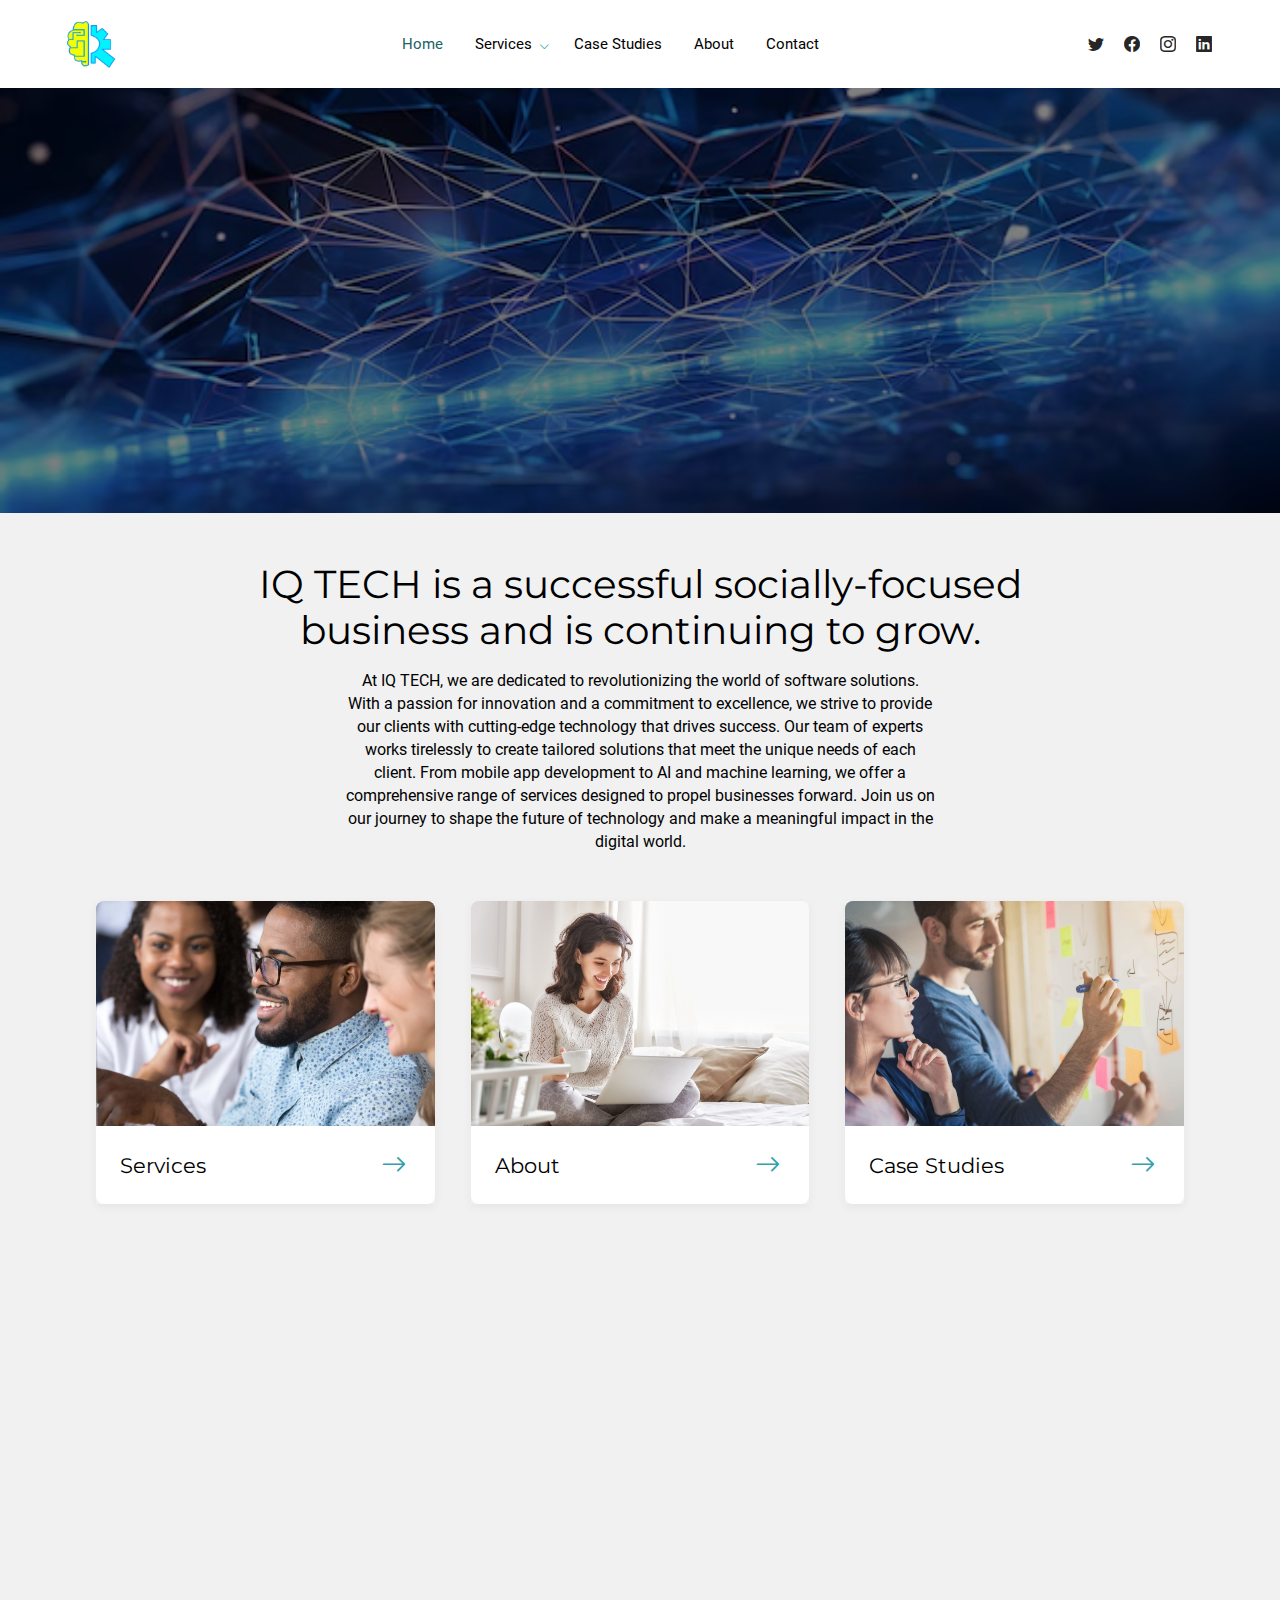
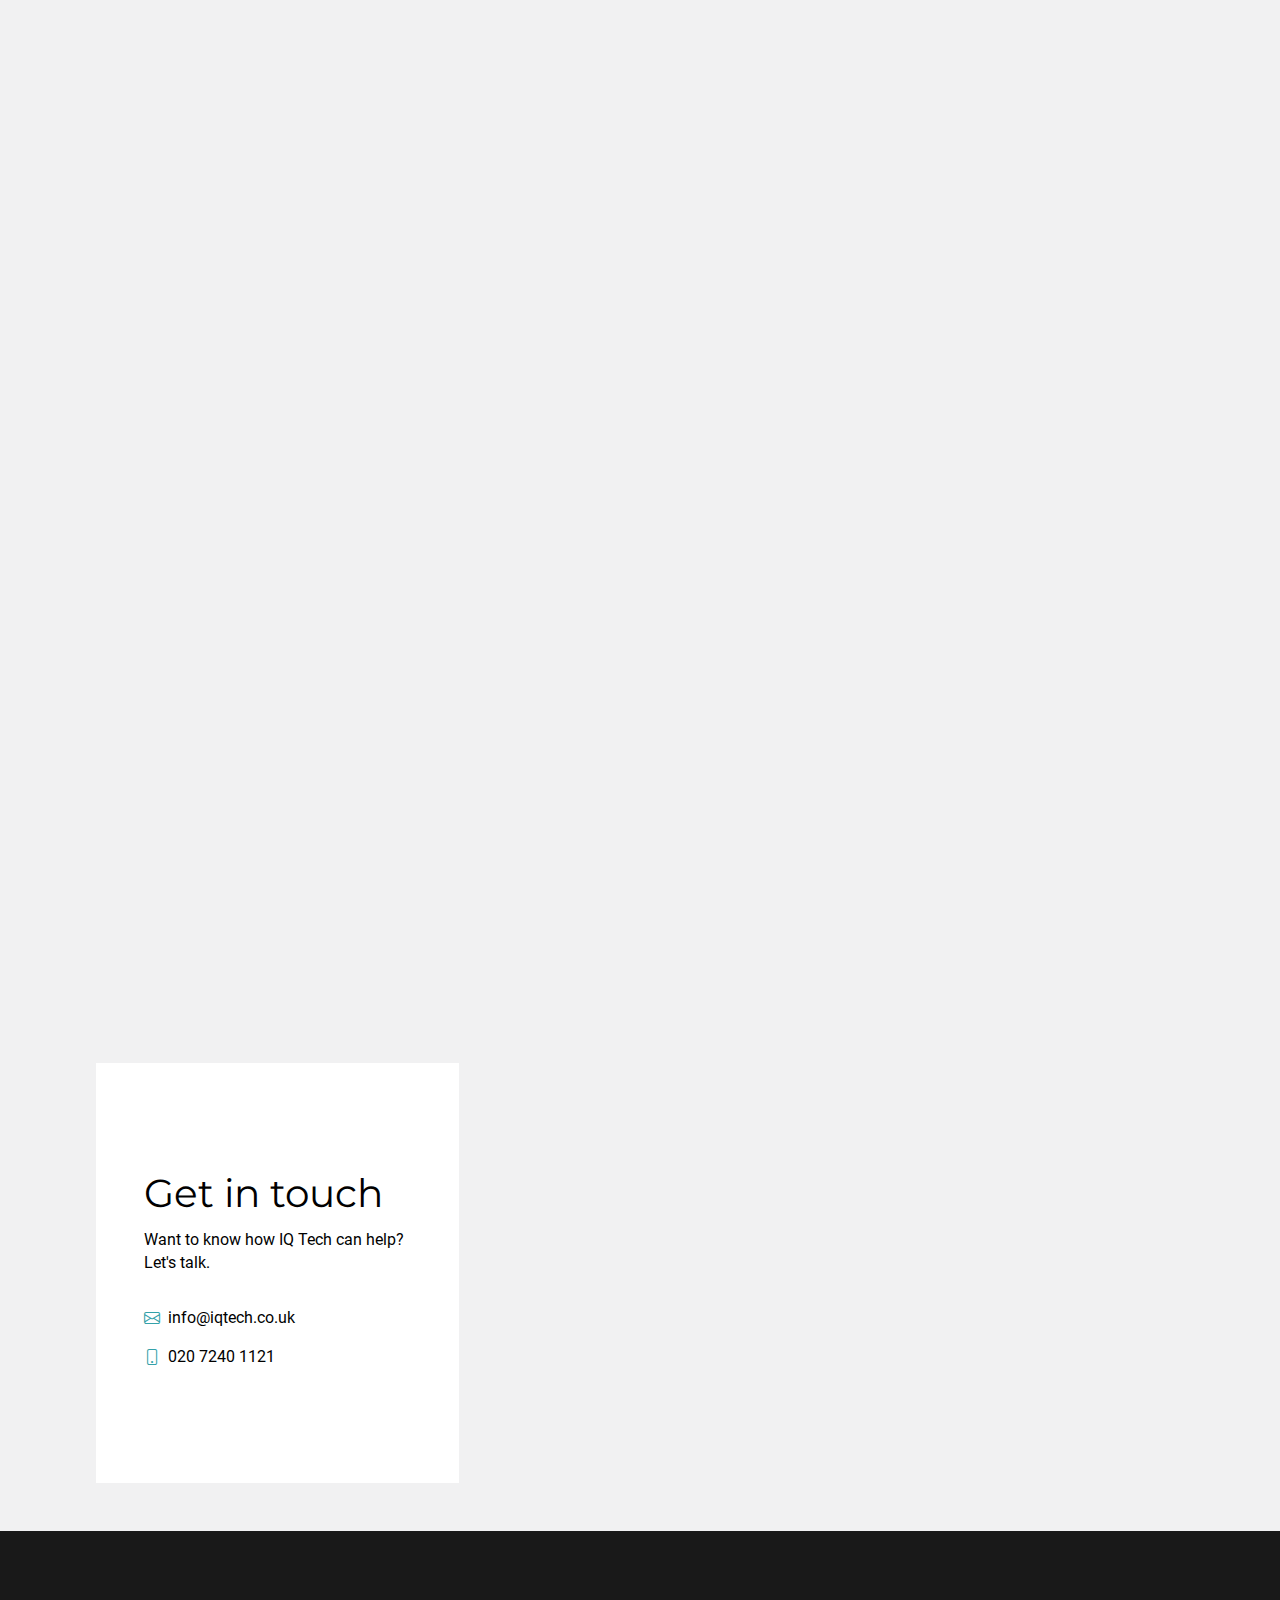
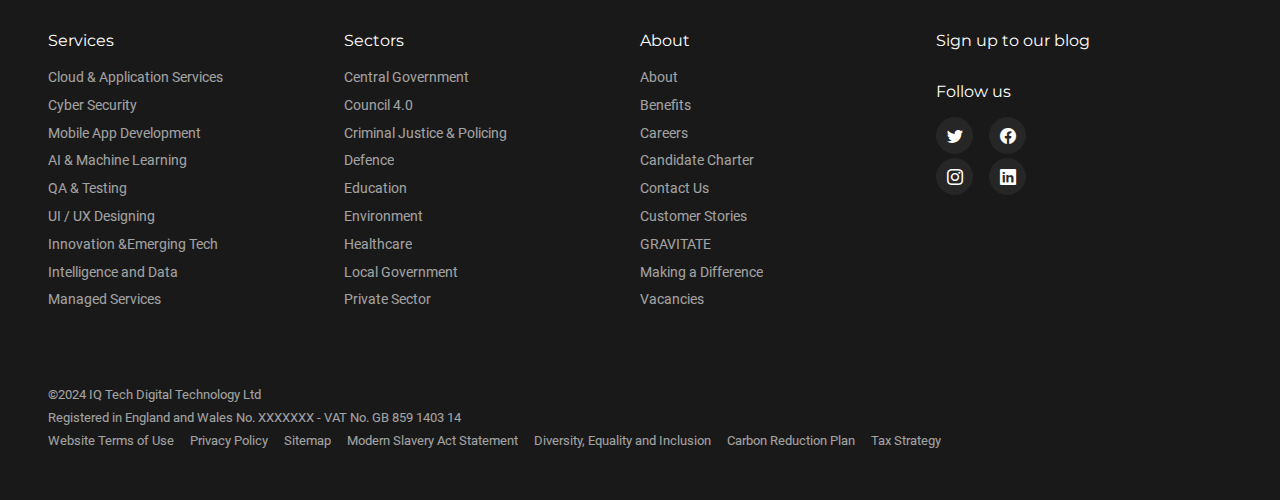
==== commit af8a8a8f: "placeholder fixed" ====
--- a/index.html
+++ b/index.html
@@ -554,7 +554,7 @@
                     </a>
                 </article>
                 <article class="c-page-link">
-                    <a href="#" class="c-page-link-inner" aria-label="About">
+                    <a href="/html/about.html" class="c-page-link-inner" aria-label="About">
                         <div class="c-page-link__media">
                             <div class="ll-image media-cover" data-ll-type="bg" data-ll-src="/images/about.jpg"></div>
                         </div>
@@ -565,12 +565,12 @@
                     </a>
                 </article>
                 <article class="c-page-link">
-                    <a href="#" class="c-page-link-inner" aria-label="Where we work">
+                    <a href="/html/case.html" class="c-page-link-inner" aria-label="Where we work">
                         <div class="c-page-link__media">
                             <div class="ll-image media-cover" data-ll-type="bg" data-ll-src="/images/career.jpg"></div>
                         </div>
                         <div class="c-page-link__content">
-                            <h3>Careers</h3>
+                            <h3>Case Studies</h3>
                             <i class="bi-arrow-right"></i>
                         </div>
                     </a>
@@ -594,7 +594,7 @@
                     </a>
                 </article>
                 <article class="c-page-link">
-                    <a href="#" class="c-page-link-inner" aria-label="About">
+                    <a href="/html/Cyber.html" class="c-page-link-inner" aria-label="About">
                         <div class="c-page-link__media">
                             <div class="ll-image media-cover" data-ll-type="bg" data-ll-src="/images/cyber.jpg"></div>
                         </div>
@@ -605,7 +605,7 @@
                     </a>
                 </article>
                 <article class="c-page-link">
-                    <a href="#" class="c-page-link-inner" aria-label="Where we work">
+                    <a href="/html/Web.html" class="c-page-link-inner" aria-label="Where we work">
                         <div class="c-page-link__media">
                             <div class="ll-image media-cover" data-ll-type="bg" data-ll-src="/images/mobile.jpg"></div>
                         </div>
@@ -620,7 +620,7 @@
 
             <div class="container" style="margin-top: 2em;">
                 <article class="c-page-link">
-                    <a href="#" class="c-page-link-inner" aria-label="Services">
+                    <a href="/html/AI.html" class="c-page-link-inner" aria-label="Services">
                         <div class="c-page-link__media">
                             <div class="ll-image media-cover" data-ll-type="bg" data-ll-src="/images/AI.jpg">
                             </div>
@@ -633,7 +633,7 @@
                 </article>
                
                 <article class="c-page-link">
-                    <a href="#" class="c-page-link-inner" aria-label="Where we work">
+                    <a href="/html/QA.html" class="c-page-link-inner" aria-label="Where we work">
                         <div class="c-page-link__media">
                             <div class="ll-image media-cover" data-ll-type="bg" data-ll-src="/images/QA.jpg"></div>
                         </div>
@@ -644,7 +644,7 @@
                     </a>
                 </article>
                 <article class="c-page-link">
-                    <a href="#" class="c-page-link-inner" aria-label="About">
+                    <a href="/html/UI.html" class="c-page-link-inner" aria-label="About">
                         <div class="c-page-link__media">
                             <div class="ll-image media-cover" data-ll-type="bg" data-ll-src="/images/ui.png"></div>
                         </div>
@@ -672,7 +672,7 @@
                 </article>
               
                 <article class="c-page-link">
-                    <a href="#" class="c-page-link-inner" aria-label="Where we work">
+                    <a href="/html/manage.html" class="c-page-link-inner" aria-label="Where we work">
                         <div class="c-page-link__media">
                             <div class="ll-image media-cover" data-ll-type="bg" data-ll-src="/images/ms.jpeg"></div>
                         </div>
@@ -683,7 +683,7 @@
                     </a>
                 </article>
                 <article class="c-page-link">
-                    <a href="#" class="c-page-link-inner" aria-label="About">
+                    <a href="/html/intelligence.html" class="c-page-link-inner" aria-label="About">
                         <div class="c-page-link__media">
                             <div class="ll-image media-cover" data-ll-type="bg" data-ll-src="/images/id.jpeg"></div>
                         </div>
@@ -697,7 +697,7 @@
             </div>
         </section>
 
-        <section class="c-block c-block--feature-columns section-init">
+        <!-- <section class="c-block c-block--feature-columns section-init">
             <div class="container container--block container--sml">
                 <h2 class="c-block-title">Our latest news</h2>
                 <div class="c-block-feature-columns-wrapper">
@@ -731,10 +731,10 @@
                     </div>
                 </div>
             </div>
-        </section>
-
-
-        <section class="c-block c-block--testimonials section-init">
+        </section> -->
+
+
+        <!-- <section class="c-block c-block--testimonials section-init">
             <div class="container container--block">
                 <div class="title-icon">
                     <i class="bi-quotes-left"></i>
@@ -764,9 +764,6 @@
                                                 having."</p>
                                         </div>
                                         <div class="author-wrapper">
-                                            <!-- <div class="ll-image logo" data-ll-type="el"
-                                            data-ll-src="/images/favicon.png"
-												data-ll-alt="Department of Health &amp; Social Care Logo">&nbsp;</div> -->
                                             <p><b>Anon</b></p>
                                             <p>Delivery Head</p>
                                         </div>
@@ -1005,7 +1002,7 @@
                     </div>
                 </div>
             </div>
-        </section>
+        </section> -->
 
         <section class="c-cta-footer section-init">
             <div class="container">
